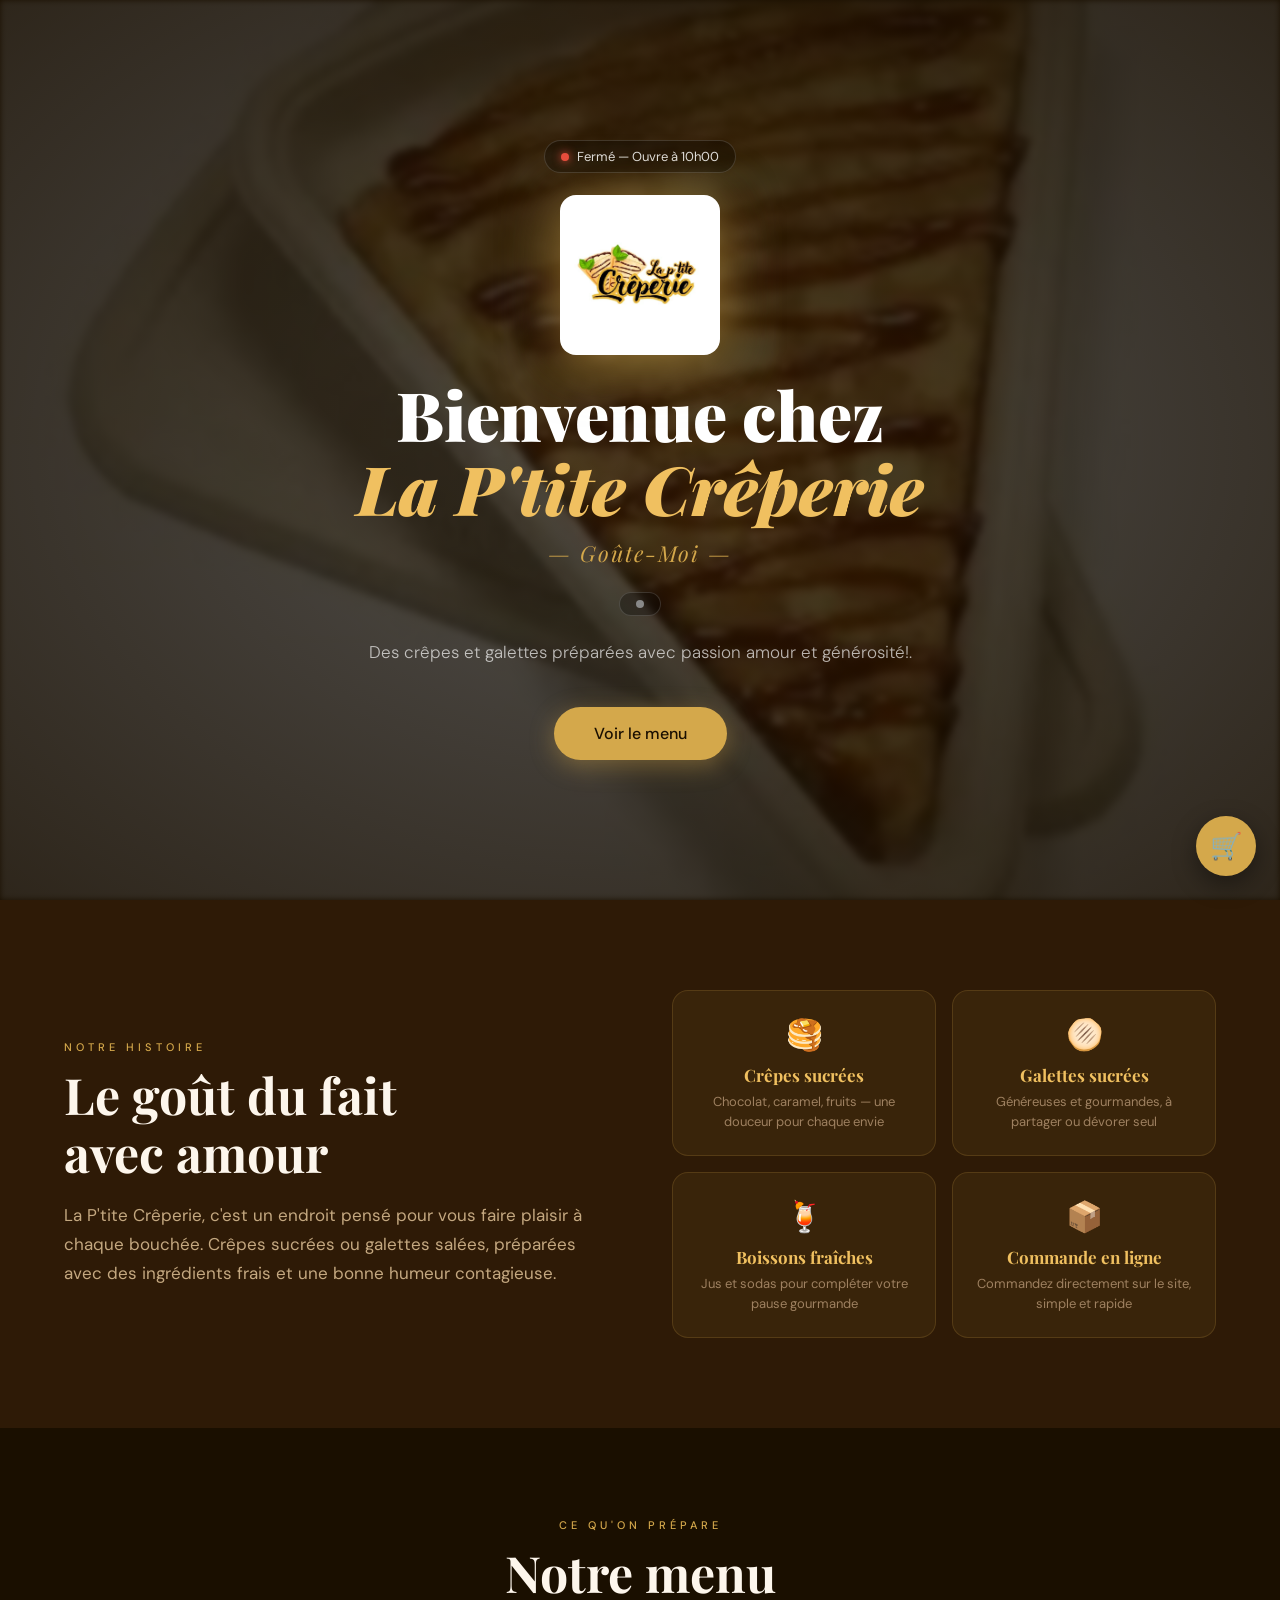
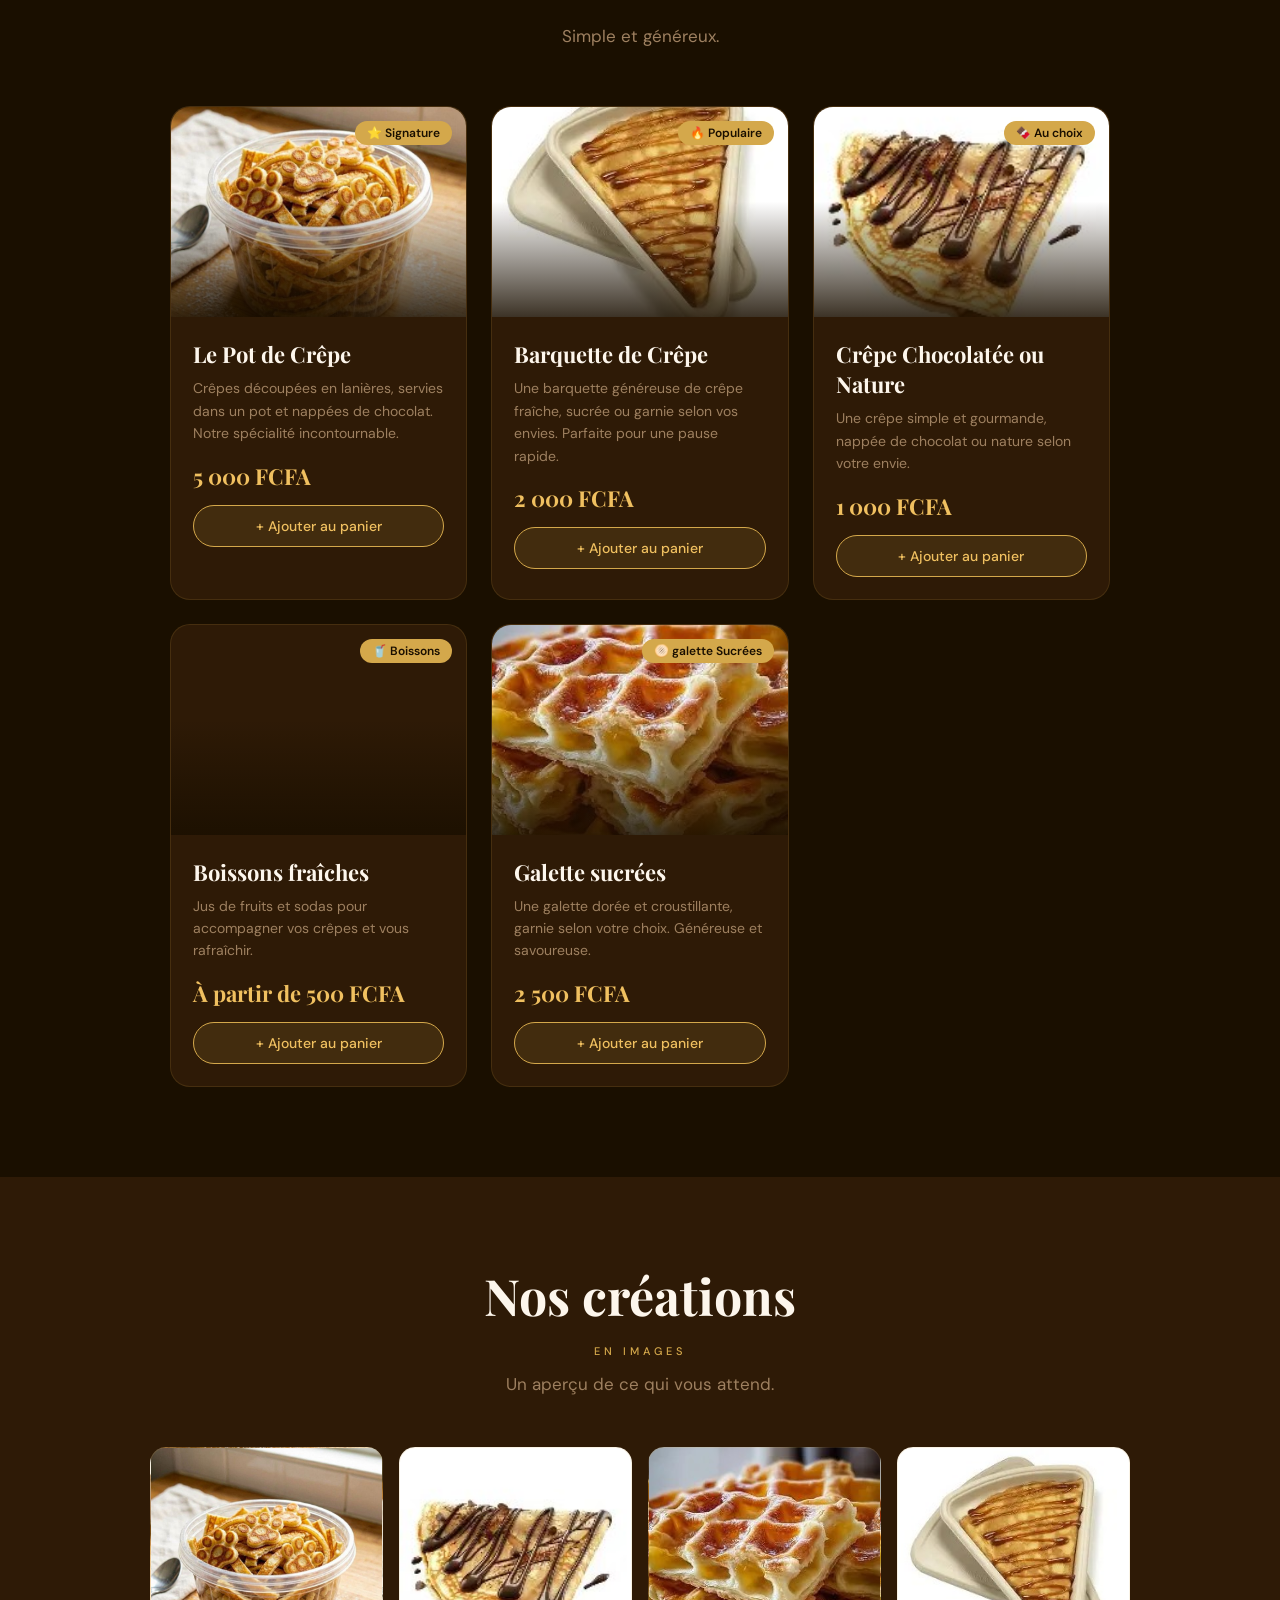
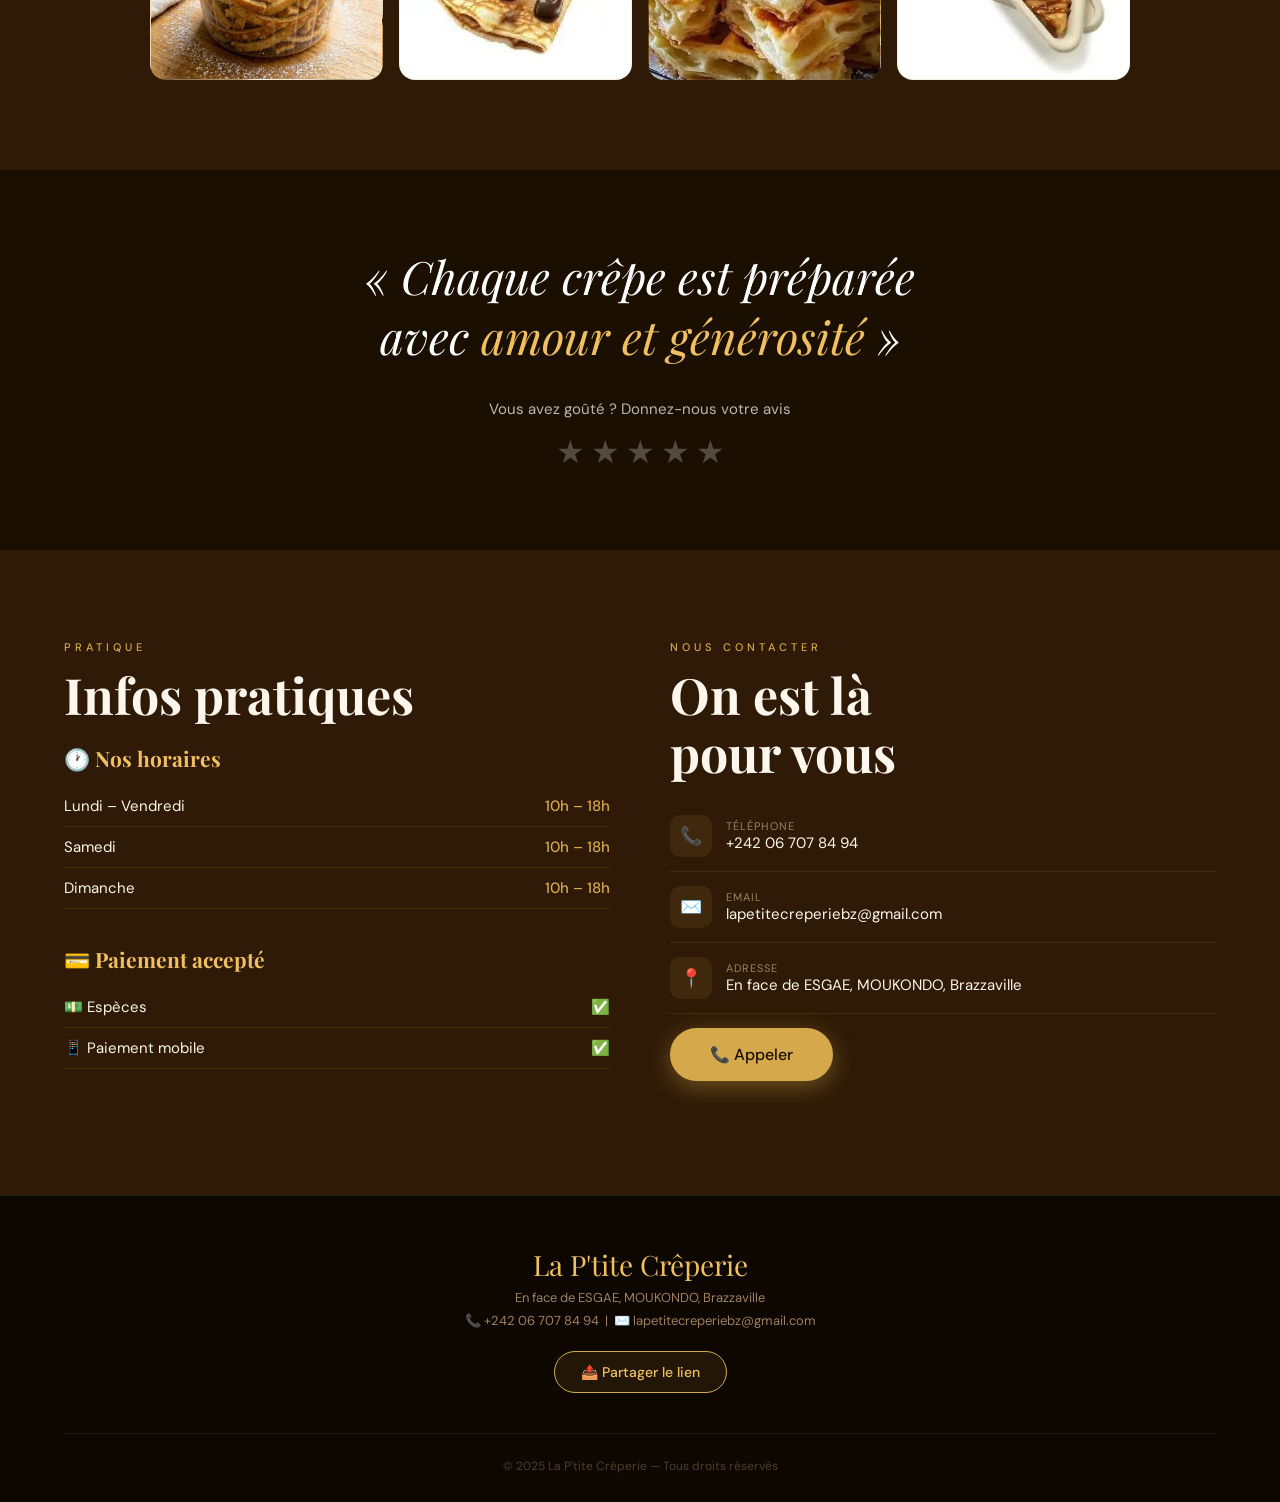
==== index.html @ 1fe3d4d4 "Update contact information in index.html" ====
<!DOCTYPE html>
<html lang="fr">
<head>
<meta charset="UTF-8">
<meta name="viewport" content="width=device-width, initial-scale=1.0">
<title>La P'tite Crêperie — Goûte-Moi</title>
<meta name="description" content="Des crêpes et galettes préparées avec passion à Brazzaville. Commandez en ligne sur La P'tite Crêperie — Goûte-Moi.">
<meta property="og:title" content="La P'tite Crêperie — Goûte-Moi">
<meta property="og:description" content="Des crêpes et galettes préparées avec passion à Brazzaville. Commandez en ligne.">
<meta property="og:image" content="images/logo.jpg">
<meta property="og:type" content="website">
<meta property="og:url" content="https://la-petite-creperie.vercel.app">
<meta property="og:site_name" content="La P'tite Crêperie">
<meta name="twitter:card" content="summary_large_image">
<meta name="twitter:title" content="La P'tite Crêperie — Goûte-Moi">
<meta name="twitter:description" content="Des crêpes et galettes préparées avec passion à Brazzaville. Commandez en ligne et recevez votre commande sur WhatsApp.">
<meta name="twitter:image" content="https://la-petite-creperie.vercel.app/images/logo.jpg">
<meta name="robots" content="index, follow">
<link rel="canonical" href="https://la-petite-creperie.vercel.app">
<link rel="icon" type="image/png" href="images/favicon.png">
<link href="https://fonts.googleapis.com/css2?family=Playfair+Display:ital,wght@0,700;0,900;1,700&family=DM+Sans:wght@300;400;500&display=swap" rel="stylesheet">
<link rel="stylesheet" href="css/style.css">
</head>
<body>

<!-- NAV -->
<nav id="navbar">
  <div class="nav-logo">
    <img src="images/logo.jpg" alt="La P'tite Crêperie" />
  </div>
  <ul class="nav-links">
    <li><a href="#accueil">Accueil</a></li>
  </ul>
</nav>

<!-- HERO -->
<section class="hero" id="accueil">
  <div class="hero-slides">
    <div class="hero-slide slide-1 active"></div>
    <div class="hero-slide slide-2"></div>
    <div class="hero-slide slide-3"></div>
  </div>
  <div class="hero-overlay"></div>
  <div class="hero-content">
    <span class="status-badge" id="status-badge">
      <span class="status-dot"></span>
      <span id="status-text">Vérification...</span>
    </span>
    <img src="images/logo.jpg" class="hero-logo" alt="La P'tite Crêperie" />
    <h1 class="hero-bienvenue">Bienvenue chez<br><em>La P'tite Crêperie</em></h1>
    <p class="hero-slogan">— Goûte-Moi —</p>
    <div class="status-badge" id="status-badge">
      <span class="status-dot"></span>
    </div>
    <p class="hero-sub">Des crêpes et galettes préparées avec passion amour et générosité!.</p>
    <div class="hero-btns">
      <a href="#menu" class="btn-primary">Voir le menu</a>
      
    </div>
  </div>
</section>

<!-- BIENVENUE -->
<section class="welcome" id="bienvenue">
  <div class="fade-up">
    <p class="section-eyebrow">Notre histoire</p>
    <h2 class="section-title">Le goût du fait<br>avec amour</h2>
    <p class="section-sub">
      La P'tite Crêperie, c'est un endroit pensé pour vous faire plaisir à chaque bouchée.
      Crêpes sucrées ou galettes salées, préparées avec des ingrédients frais et une bonne humeur contagieuse.
    </p>
  </div>
  <div class="welcome-cards fade-up">
    <div class="welcome-card">
      <span class="welcome-card-icon">🥞</span>
      <h3>Crêpes sucrées</h3>
      <p>Chocolat, caramel, fruits — une douceur pour chaque envie</p>
    </div>
    <div class="welcome-card">
      <span class="welcome-card-icon">🫓</span>
      <h3>Galettes sucrées</h3>
      <p>Généreuses et gourmandes, à partager ou dévorer seul</p>
    </div>
    <div class="welcome-card">
      <span class="welcome-card-icon">🍹</span>
      <h3>Boissons fraîches</h3>
      <p>Jus et sodas pour compléter votre pause gourmande</p>
    </div>
    <div class="welcome-card">
      <span class="welcome-card-icon">📦</span>
      <h3>Commande en ligne</h3>
      <p>Commandez directement sur le site, simple et rapide</p>
    </div>
  </div>
</section>

<!-- MENU -->
<section class="menu" id="menu">
  <div class="menu-header fade-up">
    <p class="section-eyebrow">Ce qu'on prépare</p>
    <h2 class="section-title">Notre menu</h2>
    <p class="section-sub">Simple et généreux.</p>
  </div>
  <div class="menu-grid">

    <div class="menu-card fade-up">
      <div class="menu-card-img" style="background-image:url('images/pot-de-crepe.jpg');">
        <span class="menu-badge">⭐ Signature</span>
      </div>
      <div class="menu-card-body">
        <h3>Le Pot de Crêpe</h3>
        <p>Crêpes découpées en lanières, servies dans un pot et nappées de chocolat. Notre spécialité incontournable.</p>
        <div class="menu-price">5 000 FCFA</div>
        <button class="btn-add-cart" data-name="Le Pot de Crêpe" data-price="5000">+ Ajouter au panier</button>
      </div>
    </div>

    <div class="menu-card fade-up">
      <div class="menu-card-img" style="background-image:url('images/barquette.jpg');">
        <span class="menu-badge">🔥 Populaire</span>
      </div>
      <div class="menu-card-body">
        <h3>Barquette de Crêpe</h3>
        <p>Une barquette généreuse de crêpe fraîche, sucrée ou garnie selon vos envies. Parfaite pour une pause rapide.</p>
        <div class="menu-price">2 000 FCFA</div>
        <button class="btn-add-cart" data-name="Barquette de Crêpe" data-price="2000">+ Ajouter au panier</button>
      </div>
    </div>

    <div class="menu-card fade-up">
      <div class="menu-card-img" style="background-image:url('images/galette.jpg');">
        <span class="menu-badge">🍫 Au choix</span>
      </div>
      <div class="menu-card-body">
        <h3>Crêpe Chocolatée ou Nature</h3>
        <p>Une crêpe simple et gourmande, nappée de chocolat ou nature selon votre envie.</p>
        <div class="menu-price">1 000 FCFA</div>
        <button class="btn-add-cart" data-name="Crêpe Chocolatée ou Nature" data-price="1000">+ Ajouter au panier</button>
      </div>
    </div>

    <div class="menu-card fade-up">
      <div class="menu-card-img" style="background-image:url('https://images.unsplash.com/photo-1527960471264-932f39eb5846?w=600&q=80&auto=format&fit=crop');">
        <span class="menu-badge">🥤 Boissons</span>
      </div>
      <div class="menu-card-body">
        <h3>Boissons fraîches</h3>
        <p>Jus de fruits et sodas pour accompagner vos crêpes et vous rafraîchir.</p>
        <div class="menu-price">À partir de 500 FCFA</div>
        <button class="btn-add-cart" data-name="Boisson fraîche" data-price="500">+ Ajouter au panier</button>
      </div>
    </div>

    <div class="menu-card fade-up">
      <div class="menu-card-img" style="background-image:url('images/crepe-nature.jpg');">
        <span class="menu-badge">🫓 galette Sucrées</span>
      </div>
      <div class="menu-card-body">
        <h3>Galette sucrées</h3>
        <p>Une galette dorée et croustillante, garnie selon votre choix. Généreuse et savoureuse.</p>
        <div class="menu-price">2 500 FCFA</div>
        <button class="btn-add-cart" data-name="Galette" data-price="2500">+ Ajouter au panier</button>
      </div>
    </div>

  </div>
</section>

<!-- GALERIE -->
<section class="gallery" id="galerie">
  <div class="gallery-header fade-up">
    <h2 class="section-title">Nos créations</h2>
    <p class="section-eyebrow">En images</p>
    <p class="section-sub">Un aperçu de ce qui vous attend.</p>
  </div>
  <div class="gallery-grid">
    <div class="gallery-item fade-up" style="background-image:url('images/pot-de-crepe.jpg');"></div>
    <div class="gallery-item fade-up" style="background-image:url('images/galette.jpg');"></div>
    <div class="gallery-item fade-up" style="background-image:url('images/crepe-nature.jpg');"></div>
    <div class="gallery-item fade-up" style="background-image:url('images/barquette.jpg');"></div>
  </div>
</section>

<!-- STRIP -->
<div class="strip">
  <div class="strip-bg"></div>
  <div class="strip-content">
    <blockquote>« Chaque crêpe est préparée<br>avec <span>amour et générosité</span> »</blockquote>
    <div class="strip-rating">
      <p class="rating-prompt" id="rating-prompt">Vous avez goûté ? Donnez-nous votre avis</p>
      <div class="stars-input" id="strip-stars">
        <span data-val="1">★</span><span data-val="2">★</span><span data-val="3">★</span><span data-val="4">★</span><span data-val="5">★</span>
      </div>
      <p class="rating-thanks" id="rating-thanks">Merci pour votre avis ! 🙏</p>
    </div>
  </div>
</div>

<!-- INFOS -->
<section class="infos" id="infos">
  <div class="fade-up">
    <p class="section-eyebrow">Pratique</p>
    <h2 class="section-title">Infos pratiques</h2>
    <div class="info-block">
      <h3>🕐 Nos horaires</h3>
      <div class="horaire-row"><span class="day">Lundi – Vendredi</span><span class="time">10h – 18h</span></div>
      <div class="horaire-row"><span class="day">Samedi</span><span class="time">10h – 18h</span></div>
      <div class="horaire-row"><span class="day">Dimanche</span><span class="time">10h – 18h</span></div>
    </div>
    <div class="info-block">
      <h3>💳 Paiement accepté</h3>
      <div class="horaire-row"><span class="day">💵 Espèces</span><span class="time">✅</span></div>
      <div class="horaire-row"><span class="day">📱 Paiement mobile</span><span class="time">✅</span></div>
    </div>
  </div>
  <div class="fade-up" id="contact">
    <p class="section-eyebrow">Nous contacter</p>
    <h2 class="section-title">On est là<br>pour vous</h2>
    <div class="contact-item">
      <div class="contact-icon">📞</div>
      <div>
        <div class="contact-label">Téléphone</div>
        <div class="contact-val">+242 06 707 84 94</div>
      </div>
    </div>
    <div class="contact-item">
      <div class="contact-icon">✉️</div>
      <div>
        <div class="contact-label">Email</div>
        <div class="contact-val">lapetitecreperiebz@gmail.com</div>
      </div>
    </div>
    <div class="contact-item">
      <div class="contact-icon">📍</div>
      <div>
        <div class="contact-label">Adresse</div>
        <div class="contact-val">En face de ESGAE, MOUKONDO, Brazzaville</div>
      </div>
    </div>
    <a href="tel:+242067078494" class="btn-primary btn-call">📞 Appeler</a>
  </div>
</section>

<!-- PANIER FLOTTANT -->
<button class="cart-float" id="cart-float-btn">
  🛒
  <span class="cart-badge" id="cart-badge" style="display:none">0</span>
</button>

<!-- RETOUR EN HAUT -->
<button class="scroll-top-btn" id="scroll-top-btn" aria-label="Retour en haut">
  ↑
</button>

<!-- MODAL PANIER -->
<div class="cart-overlay" id="cart-overlay">
  <div class="cart-modal">
    <button class="cart-close-x" id="cart-close-x">✕</button>

    <div id="cart-view">
      <h2>🛒 Votre panier</h2>
      <div id="cart-items"></div>
      <div class="cart-total-row" id="cart-total-row" style="display:none">
        <span>Total</span>
        <span id="cart-total">0 FCFA</span>
      </div>
      <div class="cart-actions" id="cart-view-actions" style="display:none">
        <button class="btn-cart-action btn-cart-close" id="cart-continue">Continuer mes achats</button>
        <button class="btn-cart-action btn-cart-confirm" id="cart-goto-form">Commander</button>
      </div>
    </div>

    <form id="order-form" class="cart-form">
      <h2 style="margin-bottom:4px">Vos coordonnées</h2>
      <p style="font-size:13px;color:var(--fumee);margin-bottom:10px">Pour finaliser votre commande</p>

      <label>Nom complet *</label>
      <input type="text" name="Nom" required placeholder="Votre nom" />

      <label>Téléphone *</label>
      <input type="tel" name="Téléphone" id="order-phone" required placeholder="+242 06 000 0000" />

      <label>Mode de réception *</label>
      <select name="Mode" id="order-mode" required>
        <option value="">Choisir...</option>
        <option value="À emporter / Retrait">À emporter / Retrait</option>
        <option value="Livraison">Livraison</option>
      </select>

      <div id="address-field" style="display:none">
        <label>Adresse de livraison *</label>
        <textarea name="Adresse" placeholder="Quartier, repère, ville..."></textarea>
      </div>

      <label>Remarques (optionnel)</label>
      <textarea name="Remarques" placeholder="Allergies, précisions sur la commande..."></textarea>

      <label>Mode de paiement *</label>
      <select name="Paiement" id="order-payment" required>
        <option value="">Choisir...</option>
        <option value="Espèces">💵 Espèces</option>
        <option value="Paiement mobile">📱 Paiement mobile</option>
      </select>

      <!-- Champs cachés supprimés car la commande est envoyée via WhatsApp -->
      <input type="hidden" name="_subject" value="🥞 Nouvelle commande — La P'tite Crêperie" />

      <div class="payment-note">
        💵 <strong>Paiement à la livraison ou au retrait</strong> — aucun paiement en ligne requis.
        <br>📲 La commande sera envoyée par WhatsApp au restaurant.
      </div>

      <div class="cart-actions">
        <button type="button" class="btn-cart-action btn-cart-close" id="order-back">← Retour</button>
        <button type="submit" class="btn-cart-action btn-cart-confirm" id="order-submit">Commander via WhatsApp</button>
      </div>
    </form>

    <div class="cart-success" id="cart-success">
      <span class="icon">🎉</span>
      <h3>Commande envoyée !</h3>
      <p>Merci ! Nous avons bien reçu votre commande.<br>Nous vous contactons très vite pour confirmer.</p>
    </div>
  </div>
</div>

<!-- FOOTER -->
<footer>
  <p class="footer-name">La P'tite Crêperie</p>
  <p class="footer-info">En face de ESGAE, MOUKONDO, Brazzaville</p>
  <p class="footer-info">📞 +242 06 707 84 94 &nbsp;|&nbsp; ✉️ lapetitecreperiebz@gmail.com</p>
  <button type="button" class="btn-share" id="btn-share">📤 Partager le lien</button>
  <div class="footer-sep"></div>
  <p class="footer-copy">© 2025 La P'tite Crêperie — Tous droits réservés</p>
</footer>

<script src="js/main.js"></script>
</body>
</html>
---- css/style.css ----
/* ═══════════════════════════════════════════
   LA P'TITE CRÊPERIE — STYLES
   ═══════════════════════════════════════════ */

* { margin: 0; padding: 0; box-sizing: border-box; }

:root {
  --or: #D4A84B;
  --or2: #F0C060;
  --brun: #1A0F00;
  --brun2: #2E1A06;
  --creme: #FDF6EC;
  --fumee: #9E8060;
  --radius: 16px;
}

html { scroll-behavior: smooth; }

body {
  font-family: 'DM Sans', sans-serif;
  background: var(--brun);
  color: var(--creme);
  overflow-x: hidden;
}

/* ═══════════════════════════
   NAVIGATION
   ═══════════════════════════ */
nav {
  position: fixed;
  top: 0; left: 0; right: 0;
  z-index: 100;
  display: flex;
  align-items: center;
  justify-content: space-between;
  padding: 14px 5%;
  background: linear-gradient(to bottom, rgba(26,15,0,.95), transparent);
  opacity: 0;
  pointer-events: none;
  transform: translateY(-12px);
  transition: opacity .35s ease, transform .35s ease, background .3s;
}
nav.scrolled {
  opacity: 1;
  pointer-events: auto;
  transform: translateY(0);
  background: rgba(26,15,0,.97);
  backdrop-filter: blur(10px);
}
.nav-logo img { height: 44px; border-radius: 8px; filter: drop-shadow(0 2px 8px rgba(212,168,75,.4)); }
.nav-links { display: flex; gap: 28px; list-style: none; }
.nav-links a { color: var(--creme); text-decoration: none; font-size: 14px; font-weight: 500; opacity: .85; transition: all .2s; }
.nav-links a:hover { opacity: 1; color: var(--or2); }

@media (max-width: 768px) {
  .nav-links { display: none; }
}

/* ═══════════════════════════
   HERO
   ═══════════════════════════ */
.hero {
  position: relative;
  height: 100vh;
  min-height: 620px;
  display: flex;
  align-items: center;
  justify-content: center;
  text-align: center;
  overflow: hidden;
}
.hero-slides { position: absolute; inset: 0; }
.hero-slide {
  position: absolute; inset: 0;
  background-size: cover;
  background-position: center;
  opacity: 0;
  filter: blur(3px) brightness(.38);
  transform: scale(1.06);
  transition: opacity 1.4s ease, transform 9s ease;
}
.hero-slide.active { opacity: 1; transform: scale(1); }
.slide-1 { background-image: url('../images/barquette.jpg'); }
.slide-2 { background-image: url('../images/crepe-nature.jpg'); }
.slide-3 { background-image: url('../images/pot-de-crepe.jpg'); }
.slide-4 { background-image: url('../images/galette.jpg'); }

.hero-overlay {
  position: absolute; inset: 0;
  background: radial-gradient(ellipse at center, rgba(26,15,0,.2) 0%, rgba(26,15,0,.72) 100%);
}
.hero-content { position: relative; z-index: 2; padding: 0 24px; max-width: 700px; }

.hero-logo {
  width: 160px;
  margin: 0 auto 22px;
  display: block;
  border-radius: 16px;
  filter: drop-shadow(0 6px 28px rgba(212,168,75,.6));
  animation: floatLogo 3.5s ease-in-out infinite;
}
@keyframes floatLogo {
  0%, 100% { transform: translateY(0); }
  50%      { transform: translateY(-10px); }
}

.hero-bienvenue {
  font-family: 'Playfair Display', serif;
  font-size: clamp(36px, 6vw, 68px);
  font-weight: 900;
  line-height: 1.08;
  color: #fff;
  margin-bottom: 14px;
}
.hero-bienvenue em { font-style: italic; color: var(--or2); }

.hero-slogan {
  font-family: 'Playfair Display', serif;
  font-size: clamp(16px, 2.2vw, 22px);
  font-style: italic;
  color: var(--or);
  margin-bottom: 24px;
  letter-spacing: 2px;
}

.hero-sub {
  font-size: 17px;
  color: rgba(255,255,255,.68);
  margin-bottom: 40px;
  font-weight: 300;
  line-height: 1.7;
}

.status-badge {
  display: inline-flex;
  align-items: center;
  gap: 8px;
  background: rgba(0,0,0,.3);
  border: 1px solid rgba(255,255,255,.15);
  padding: 7px 16px;
  border-radius: 30px;
  font-size: 13px;
  color: rgba(255,255,255,.85);
  margin-bottom: 22px;
}
.status-dot {
  width: 8px; height: 8px;
  border-radius: 50%;
  background: #888;
  flex-shrink: 0;
}
.status-badge.open .status-dot { background: #4CD964; box-shadow: 0 0 8px #4CD964; }
.status-badge.closed .status-dot { background: #E74C3C; box-shadow: 0 0 8px #E74C3C; }

/* ═══════════════════════════
   BUTTONS
   ═══════════════════════════ */
.btn-primary {
  background: var(--or);
  color: var(--brun);
  padding: 16px 40px;
  border-radius: 50px;
  font-size: 16px;
  font-weight: 500;
  text-decoration: none;
  display: inline-block;
  transition: all .25s;
  box-shadow: 0 6px 24px rgba(212,168,75,.4);
}
.btn-primary:hover { background: var(--or2); transform: translateY(-3px); box-shadow: 0 10px 32px rgba(212,168,75,.5); }
.btn-call { margin-top: 14px; }

.hero-btns { display: flex; gap: 14px; justify-content: center; flex-wrap: wrap; }
.btn-outline {
  border: 2px solid rgba(255,255,255,.4);
  color: var(--creme);
  background: transparent;
  -webkit-appearance: none;
  appearance: none;
  padding: 14px 38px;
  border-radius: 50px;
  font-size: 16px;
  text-decoration: none;
  display: inline-block;
  transition: all .25s;
}
.btn-outline:hover { border-color: var(--or2); color: var(--or2); background: rgba(255,255,255,0.02); }
.btn-outline:focus { outline: 2px solid rgba(212,168,75,.16); outline-offset: 3px; }

/* ═══════════════════════════
   SECTIONS — BASE
   ═══════════════════════════ */
section { padding: 90px 5%; }
.section-eyebrow { font-size: 11px; letter-spacing: 4px; text-transform: uppercase; color: var(--or); margin-bottom: 12px; font-weight: 500; }
.section-title { font-family: 'Playfair Display', serif; font-size: clamp(30px, 4vw, 50px); font-weight: 700; line-height: 1.15; margin-bottom: 20px; }
.section-sub { font-size: 17px; color: var(--fumee); line-height: 1.7; max-width: 540px; }

/* ═══════════════════════════
   BIENVENUE
   ═══════════════════════════ */
.welcome { background: var(--brun2); display: grid; grid-template-columns: 1fr 1fr; gap: 64px; align-items: center; }
.welcome .section-sub { color: #C4A880; }
.welcome-cards { display: grid; grid-template-columns: 1fr 1fr; gap: 16px; }
.welcome-card {
  background: rgba(212,168,75,.07);
  border: 1px solid rgba(212,168,75,.18);
  border-radius: var(--radius);
  padding: 24px 18px;
  text-align: center;
  transition: all .2s;
}
.welcome-card:hover { border-color: var(--or); background: rgba(212,168,75,.13); }
.welcome-card-icon { font-size: 30px; margin-bottom: 10px; display: block; }
.welcome-card h3 { font-family: 'Playfair Display', serif; font-size: 17px; margin-bottom: 6px; color: var(--or2); }
.welcome-card p { font-size: 13px; color: var(--fumee); line-height: 1.5; }

/* ═══════════════════════════
   MENU
   ═══════════════════════════ */
.menu { background: var(--brun); }
.menu-header { text-align: center; margin-bottom: 56px; }
.menu-header .section-sub { margin: 0 auto; }
.menu-grid { display: grid; grid-template-columns: repeat(auto-fit, minmax(270px, 1fr)); gap: 24px; max-width: 940px; margin: 0 auto; }
.menu-card {
  background: var(--brun2);
  border-radius: 20px;
  overflow: hidden;
  border: 1px solid rgba(212,168,75,.14);
  transition: transform .3s, box-shadow .3s;
}
.menu-card:hover { transform: translateY(-7px); box-shadow: 0 22px 44px rgba(0,0,0,.45); }
.menu-card-img { height: 210px; background-size: cover; background-position: center; position: relative; }
.menu-card-img::after {
  content: '';
  position: absolute; inset: 0;
  background: linear-gradient(to top, rgba(26,15,0,.85), transparent 55%);
}
.menu-badge {
  position: absolute; top: 14px; right: 14px; z-index: 1;
  background: var(--or); color: var(--brun);
  font-size: 12px; font-weight: 600; padding: 4px 12px; border-radius: 20px;
}
.menu-card-body { padding: 22px; }
.menu-card-body h3 { font-family: 'Playfair Display', serif; font-size: 22px; margin-bottom: 8px; }
.menu-card-body p { font-size: 14px; color: var(--fumee); line-height: 1.6; margin-bottom: 16px; }
.menu-price { font-size: 22px; font-weight: 700; color: var(--or2); font-family: 'Playfair Display', serif; }

/* Cart button on menu cards */
.btn-add-cart {
  margin-top: 14px;
  width: 100%;
  background: rgba(212,168,75,.12);
  border: 1.5px solid var(--or);
  color: var(--or2);
  padding: 11px;
  border-radius: 40px;
  font-size: 14px;
  font-family: 'DM Sans', sans-serif;
  font-weight: 500;
  cursor: pointer;
  transition: all .2s;
}
.btn-add-cart:hover { background: var(--or); color: var(--brun); }
.btn-add-cart.added { background: var(--or); color: var(--brun); }

/* ═══════════════════════════
   GALERIE
   ═══════════════════════════ */
.gallery { background: var(--brun2); }
.gallery-header { text-align: center; margin-bottom: 48px; }
.gallery-header .section-sub { margin: 0 auto; }
.gallery-grid {
  display: grid;
  grid-template-columns: repeat(4, 1fr);
  gap: 16px;
  max-width: 980px;
  margin: 0 auto;
}
.gallery-item {
  aspect-ratio: 1;
  background-size: cover;
  background-position: center;
  border-radius: 16px;
  border: 1px solid rgba(212,168,75,.15);
  transition: transform .3s, box-shadow .3s;
  cursor: pointer;
}
.gallery-item:hover { transform: scale(1.04); box-shadow: 0 16px 32px rgba(0,0,0,.4); }

@media (max-width: 768px) {
  .gallery-grid { grid-template-columns: repeat(2, 1fr); }
}

/* ═══════════════════════════
   STRIP (citation + avis)
   ═══════════════════════════ */
.strip {
  position: relative;
  height: auto;
  min-height: 380px;
  padding: 60px 20px;
  overflow: hidden;
  display: flex;
  align-items: center;
  justify-content: center;
  text-align: center;
}
.strip-bg {
  position: absolute; inset: 0;
  background-image: url('https://images.unsplash.com/photo-1476718406336-bb5a9690ee2a?w=1400&q=80&auto=format');
  background-size: cover;
  background-position: center;
  filter: blur(2px) brightness(.28);
  transform: scale(1.05);
}
.strip-content { position: relative; z-index: 2; padding: 0 20px; }
.strip-content blockquote {
  font-family: 'Playfair Display', serif;
  font-size: clamp(24px, 4vw, 46px);
  font-style: italic;
  color: #fff;
  line-height: 1.3;
  max-width: 680px;
  margin: 0 auto 28px;
}
.strip-content blockquote span { color: var(--or2); }

.strip-rating { margin-top: 32px; }
.rating-prompt { font-size: 15px; color: rgba(255,255,255,.7); margin-bottom: 12px; }
.stars-input { display: flex; gap: 6px; justify-content: center; font-size: 32px; cursor: pointer; }
.stars-input span { color: rgba(255,255,255,.25); transition: color .15s, transform .15s; }
.stars-input span:hover,
.stars-input span.hovered,
.stars-input span.selected { color: var(--or2); transform: scale(1.12); }
.rating-thanks { display: none; font-size: 15px; color: var(--or2); margin-top: 14px; font-weight: 500; }
.rating-thanks.active { display: block; }

/* ═══════════════════════════
   INFOS PRATIQUES
   ═══════════════════════════ */
.infos { background: var(--brun2); display: grid; grid-template-columns: 1fr 1fr; gap: 60px; align-items: start; }
.info-block { margin-bottom: 36px; }
.info-block h3 { font-family: 'Playfair Display', serif; font-size: 21px; color: var(--or2); margin-bottom: 14px; }
.horaire-row { display: flex; justify-content: space-between; padding: 10px 0; border-bottom: 1px solid rgba(212,168,75,.12); font-size: 15px; }
.horaire-row .day { color: var(--creme); }
.horaire-row .time { color: var(--or); font-weight: 500; }
.contact-item { display: flex; align-items: center; gap: 14px; padding: 14px 0; border-bottom: 1px solid rgba(212,168,75,.12); }
.contact-icon {
  width: 42px; height: 42px;
  background: rgba(212,168,75,.1);
  border-radius: 10px;
  display: flex; align-items: center; justify-content: center;
  font-size: 18px;
  flex-shrink: 0;
}
.contact-label { font-size: 11px; color: var(--fumee); text-transform: uppercase; letter-spacing: 1px; }
.contact-val { font-size: 15px; color: var(--creme); }

/* ═══════════════════════════
   PANIER — ICÔNE FLOTTANTE
   ═══════════════════════════ */
.cart-float {
  position: fixed;
  bottom: 24px; right: 24px;
  z-index: 200;
  width: 60px; height: 60px;
  background: var(--or);
  border-radius: 50%;
  display: flex; align-items: center; justify-content: center;
  font-size: 26px;
  cursor: pointer;
  box-shadow: 0 8px 24px rgba(0,0,0,.4);
  border: none;
  transition: transform .2s;
}
.cart-float:hover { transform: scale(1.08); }
.cart-badge {
  position: absolute; top: -4px; right: -4px;
  background: #C0392B; color: #fff;
  font-size: 12px; font-weight: 700;
  width: 22px; height: 22px;
  border-radius: 50%;
  display: flex; align-items: center; justify-content: center;
  border: 2px solid var(--brun);
}

.scroll-top-btn {
  position: fixed;
  bottom: 94px; right: 24px;
  z-index: 199;
  width: 46px; height: 46px;
  background: rgba(212,168,75,.15);
  border: 1px solid rgba(212,168,75,.35);
  color: var(--or2);
  border-radius: 50%;
  font-size: 20px;
  cursor: pointer;
  display: none;
  align-items: center; justify-content: center;
  transition: all .25s;
  backdrop-filter: blur(6px);
}
.scroll-top-btn.visible { display: flex; }
.scroll-top-btn:hover { background: var(--or); color: var(--brun); transform: translateY(-3px); }

/* ═══════════════════════════
   PANIER — MODAL
   ═══════════════════════════ */
.cart-overlay {
  position: fixed; inset: 0;
  background: rgba(0,0,0,.6);
  z-index: 300;
  display: none;
  align-items: center; justify-content: center;
  padding: 20px;
}
.cart-overlay.active { display: flex; }
.cart-modal {
  position: relative;
  background: var(--brun2);
  border-radius: 20px;
  border: 1px solid rgba(212,168,75,.25);
  width: 100%; max-width: 460px; max-height: 85vh;
  overflow-y: auto;
  padding: 28px;
}
.cart-modal h2 { font-family: 'Playfair Display', serif; font-size: 26px; color: var(--or2); margin-bottom: 20px; }
.cart-close-x {
  position: absolute; top: 18px; right: 18px;
  background: none; border: none;
  color: var(--fumee); font-size: 22px;
  cursor: pointer;
}

.cart-item {
  display: flex; align-items: center; justify-content: space-between;
  padding: 12px 0;
  border-bottom: 1px solid rgba(212,168,75,.12);
  gap: 10px;
}
.cart-item-info { flex: 1; }
.cart-item-name { font-size: 15px; color: var(--creme); margin-bottom: 2px; }
.cart-item-price { font-size: 13px; color: var(--fumee); }
.cart-qty { display: flex; align-items: center; gap: 8px; }
.cart-qty button {
  width: 28px; height: 28px;
  border-radius: 50%;
  border: 1px solid var(--or);
  background: transparent;
  color: var(--or2);
  font-size: 16px;
  cursor: pointer;
  display: flex; align-items: center; justify-content: center;
}
.cart-qty span { min-width: 18px; text-align: center; font-size: 14px; }
.cart-remove { background: none; border: none; color: var(--fumee); font-size: 18px; cursor: pointer; padding: 0 4px; }
.cart-empty { text-align: center; color: var(--fumee); padding: 40px 0; font-size: 14px; }
.cart-total-row {
  display: flex; justify-content: space-between; align-items: center;
  padding: 18px 0 6px;
  font-family: 'Playfair Display', serif;
  font-size: 20px;
  color: var(--or2);
}

/* ═══════════════════════════
   FORMULAIRE COMMANDE
   ═══════════════════════════ */
.cart-form { margin-top: 20px; display: none; }
.cart-form.active { display: block; }
.cart-form label { display: block; font-size: 13px; font-weight: 600; color: var(--creme); margin-bottom: 6px; margin-top: 14px; }
.cart-form input, .cart-form select, .cart-form textarea {
  width: 100%; padding: 11px 14px;
  border: 1.5px solid rgba(212,168,75,.3);
  border-radius: 10px;
  background: rgba(255,255,255,.04);
  color: var(--creme);
  font-size: 15px;
  font-family: 'DM Sans', sans-serif;
  outline: none;
}
.cart-form input:focus, .cart-form select:focus, .cart-form textarea:focus { border-color: var(--or); }
.cart-form textarea { resize: vertical; min-height: 70px; }
.cart-form input.field-error, .cart-form select.field-error, .cart-form textarea.field-error {
  border-color: #E74C3C;
  background: rgba(231,76,60,.06);
}
.field-error-msg {
  display: none;
  font-size: 12px;
  color: #E78277;
  margin-top: 5px;
}
.field-error-msg.active { display: block; }
.cart-form select {
  appearance: none;
  -webkit-appearance: none;
  background-image: url("data:image/svg+xml,%3Csvg xmlns='http://www.w3.org/2000/svg' viewBox='0 0 24 24' fill='none' stroke='%23D4A84B' stroke-width='2'%3E%3Cpath d='M6 9l6 6 6-6'/%3E%3C/svg%3E");
  background-repeat: no-repeat;
  background-position: right 14px center;
  background-size: 18px;
  padding-right: 40px;
  cursor: pointer;
}
.cart-form select option { background: var(--brun2); color: var(--creme); }

.payment-note {
  background: rgba(212,168,75,.08);
  border-left: 3px solid var(--or);
  padding: 12px 14px;
  border-radius: 8px;
  font-size: 13px;
  color: var(--fumee);
  margin-top: 16px;
  line-height: 1.5;
}

.cart-actions { display: flex; gap: 10px; margin-top: 22px; }
.btn-cart-action {
  flex: 1; padding: 13px; border-radius: 40px; border: none;
  font-size: 14px; font-weight: 500; cursor: pointer; transition: all .2s;
  font-family: 'DM Sans', sans-serif;
}
.btn-cart-close { background: rgba(212,168,75,.1); color: var(--fumee); }
.btn-cart-close:hover { background: rgba(212,168,75,.18); }
.btn-cart-confirm { background: var(--or); color: var(--brun); }
.btn-cart-confirm:hover { background: var(--or2); }
.btn-cart-confirm:disabled { opacity: .4; cursor: not-allowed; }

/* ═══════════════════════════
   ÉCRAN DE SUCCÈS
   ═══════════════════════════ */
.cart-success { display: none; text-align: center; padding: 30px 10px; }
.cart-success.active { display: block; }
.cart-success .icon { font-size: 56px; margin-bottom: 16px; display: block; }
.cart-success h3 { font-family: 'Playfair Display', serif; font-size: 22px; color: var(--or2); margin-bottom: 10px; }
.cart-success p { font-size: 14px; color: var(--fumee); line-height: 1.6; }
.order-number-display {
  background: rgba(212,168,75,.1);
  border: 1px solid rgba(212,168,75,.3);
  border-radius: 10px;
  padding: 10px 16px;
  font-size: 15px !important;
  color: var(--creme) !important;
  margin-bottom: 16px;
}
.order-number-display strong { color: var(--or2); font-family: 'Playfair Display', serif; }

/* ═══════════════════════════
   FOOTER
   ═══════════════════════════ */
footer {
  background: #0D0700;
  padding: 50px 5% 28px;
  text-align: center;
  border-top: 1px solid rgba(212,168,75,.14);
}
.footer-name { font-family: 'Playfair Display', serif; font-size: 28px; color: var(--or2); margin-bottom: 6px; }
.footer-info { font-size: 13px; color: var(--fumee); margin-bottom: 6px; }
.footer-sep { height: 1px; background: rgba(212,168,75,.1); margin: 24px 0; }
.footer-copy { font-size: 12px; color: rgba(158,128,96,.45); }

.btn-share {
  background: rgba(212,168,75,.1);
  border: 1.5px solid var(--or);
  color: var(--or2);
  padding: 11px 26px;
  border-radius: 40px;
  font-size: 14px;
  font-family: 'DM Sans', sans-serif;
  font-weight: 500;
  cursor: pointer;
  margin: 16px 0;
  transition: all .2s;
}
.btn-share:hover { background: var(--or); color: var(--brun); }

/* Share modal */
#share-modal-overlay {
  position: fixed; inset: 0; background: rgba(0,0,0,.6); display: flex; align-items: center; justify-content: center; z-index: 500;
}
#share-modal {
  background: var(--brun2); color: var(--creme); padding: 20px; border-radius: 12px; width: min(360px, 92%); box-shadow: 0 20px 60px rgba(0,0,0,.6); position: relative; text-align: center;
}
#share-modal h3 { margin: 6px 0 12px; font-family: 'Playfair Display', serif; }
#share-modal button#share-modal-close { position: absolute; right: 10px; top: 8px; background: transparent; border: none; color: var(--creme); font-size: 18px; cursor: pointer; }
.share-btns { display: flex; flex-wrap: wrap; gap: 8px; justify-content: center; }
.share-btn { background: rgba(212,168,75,.12); border: 1px solid var(--or); color: var(--or2); padding: 8px 12px; border-radius: 10px; cursor: pointer; font-weight: 600; }
.share-btn:hover { background: var(--or); color: var(--brun); }

/* ═══════════════════════════
   RESPONSIVE
   ═══════════════════════════ */
@media (max-width: 768px) {
  .welcome { grid-template-columns: 1fr; gap: 36px; }
  .infos { grid-template-columns: 1fr; gap: 0; }
  .hero-logo { width: 130px; }
  section { padding: 60px 6%; }
}

/* ═══════════════════════════
   ANIMATIONS — FADE IN ON SCROLL
   ═══════════════════════════ */
.fade-up {
  opacity: 0;
  transform: translateY(28px);
  transition: opacity .65s ease, transform .65s ease;
}
.fade-up.visible {
  opacity: 1;
  transform: translateY(0);
}
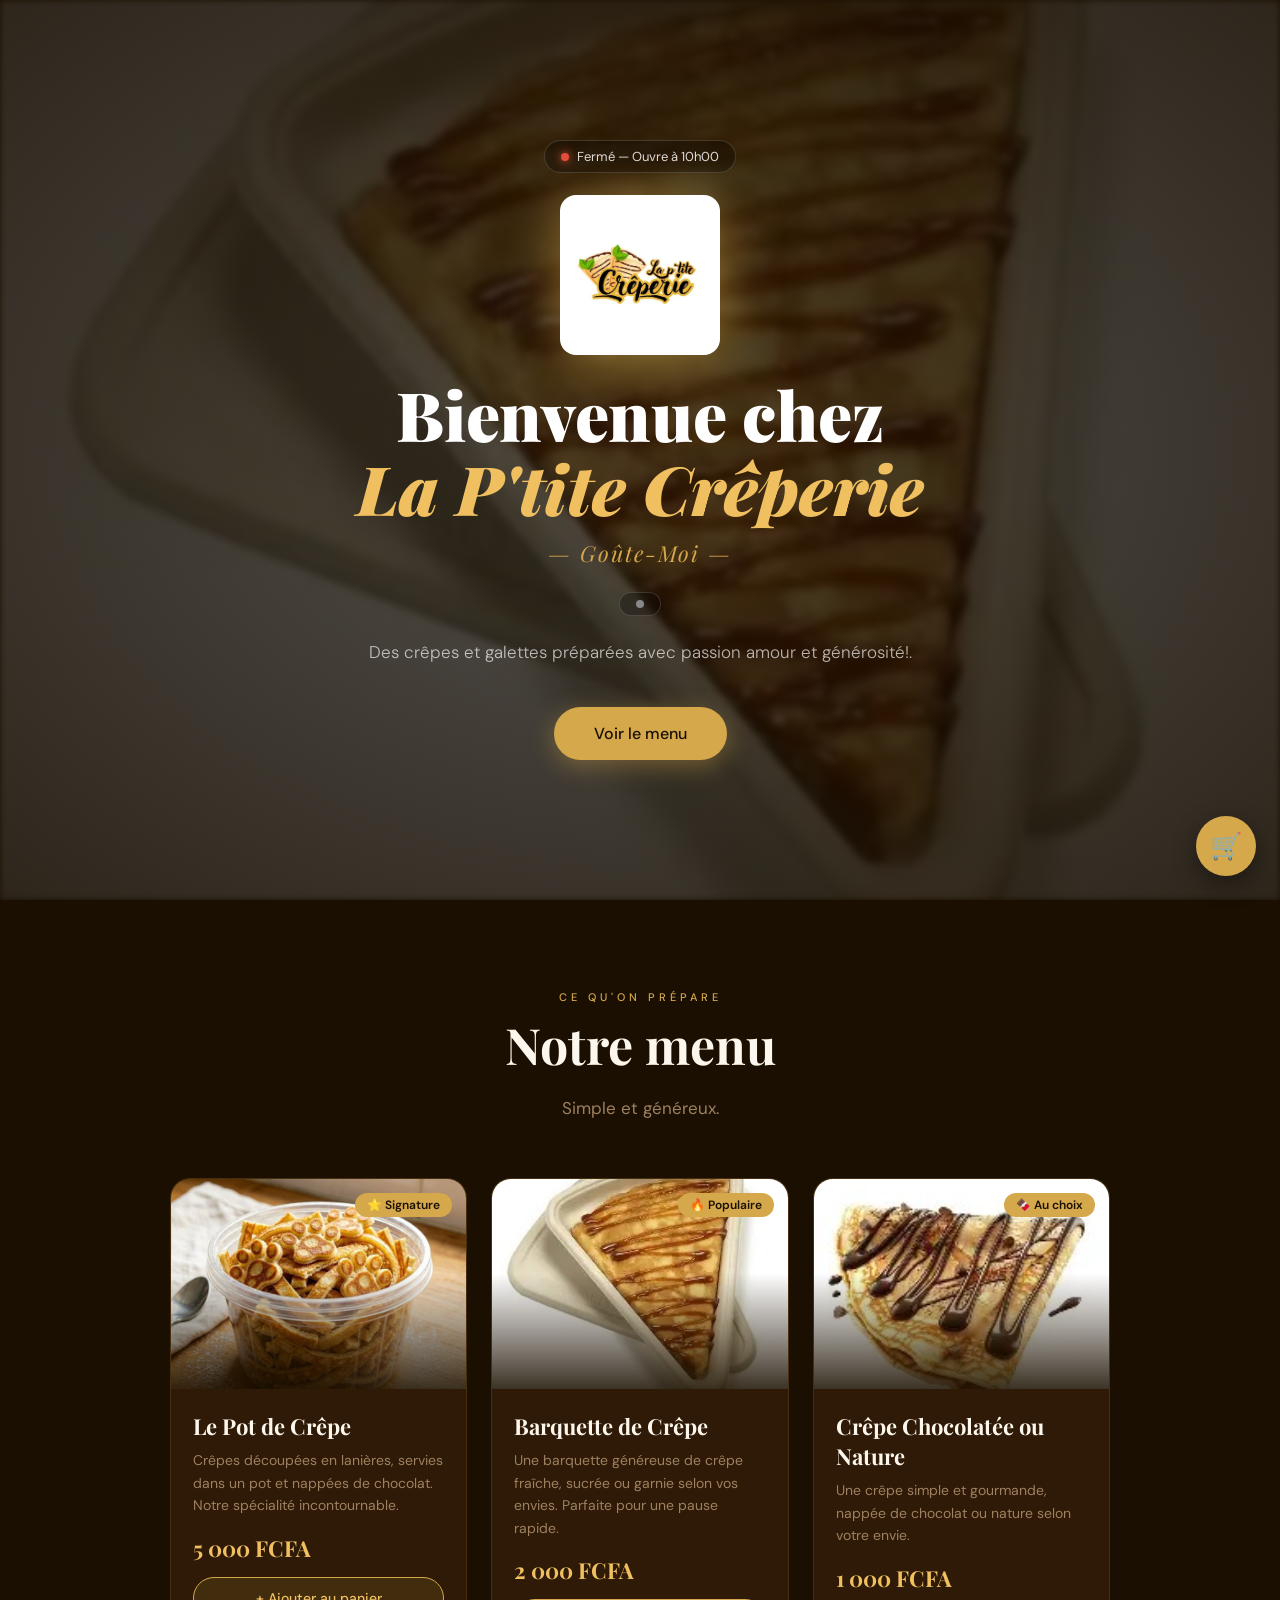
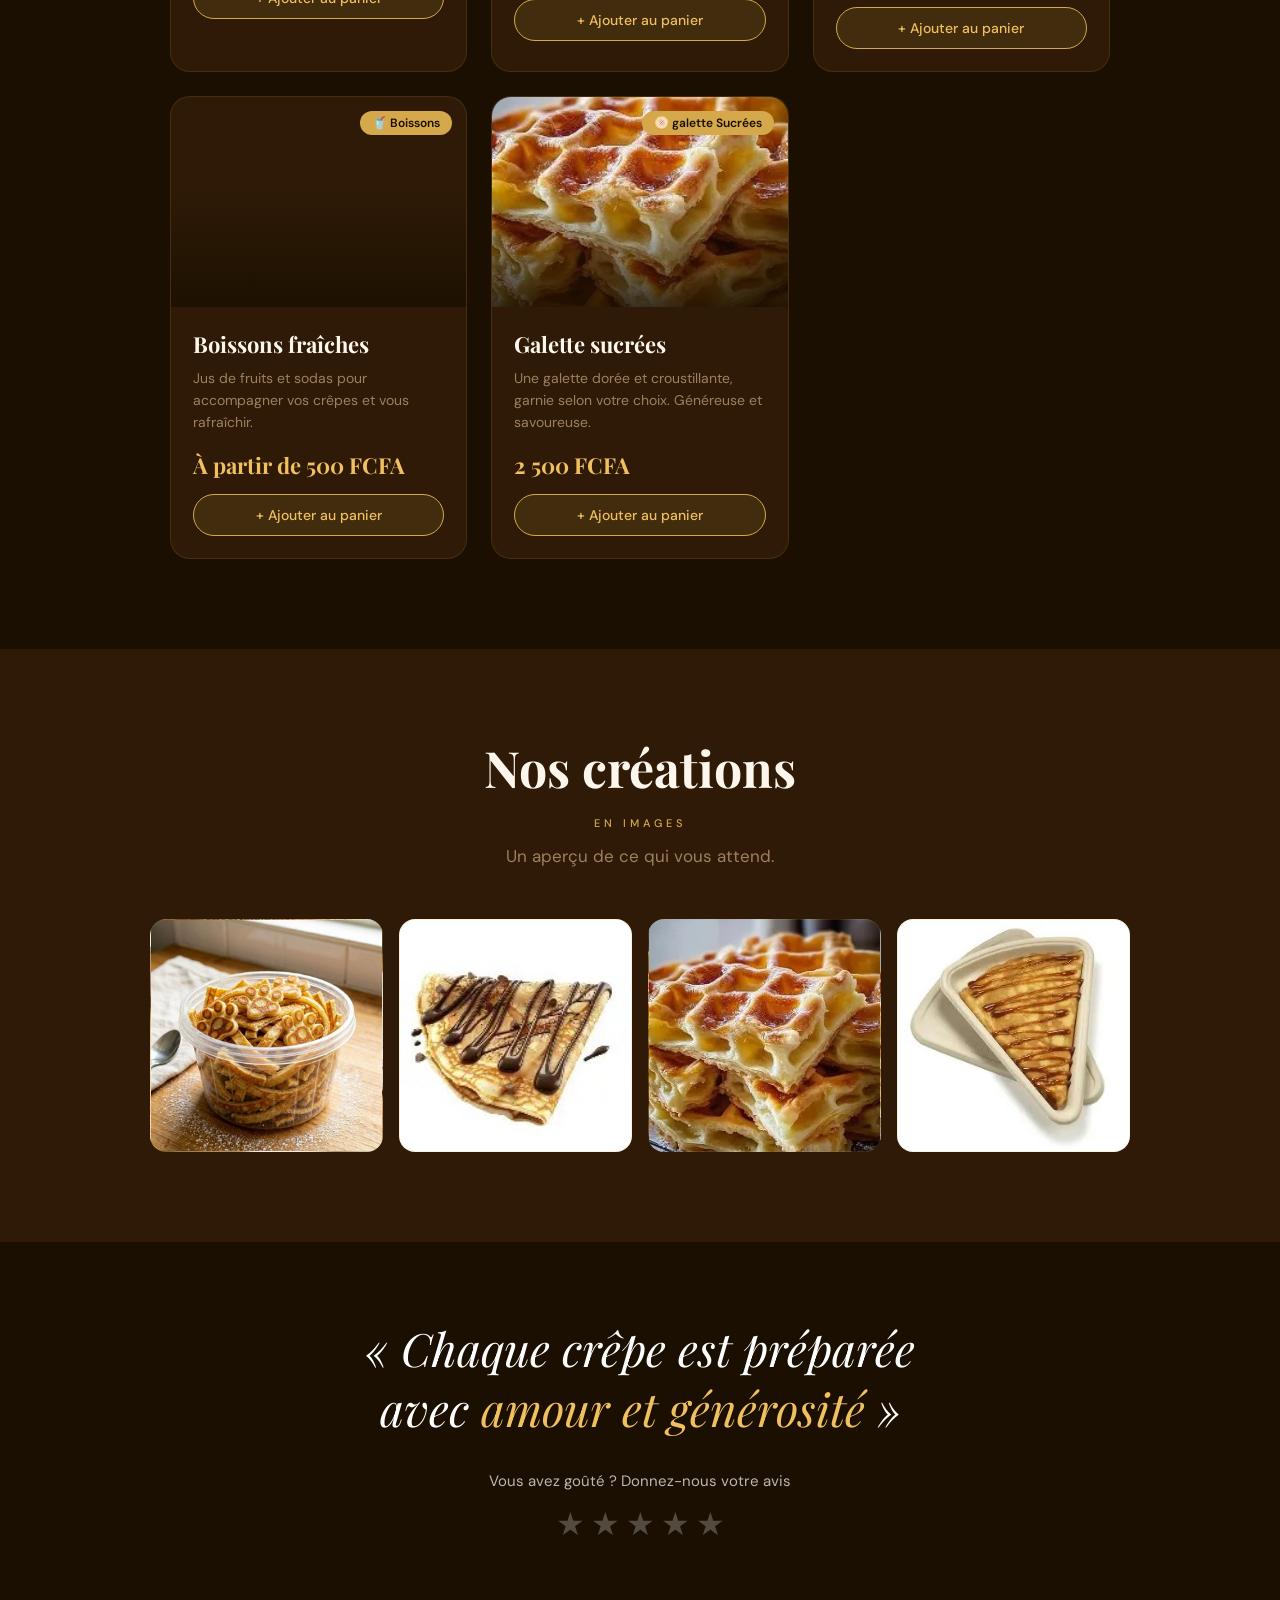
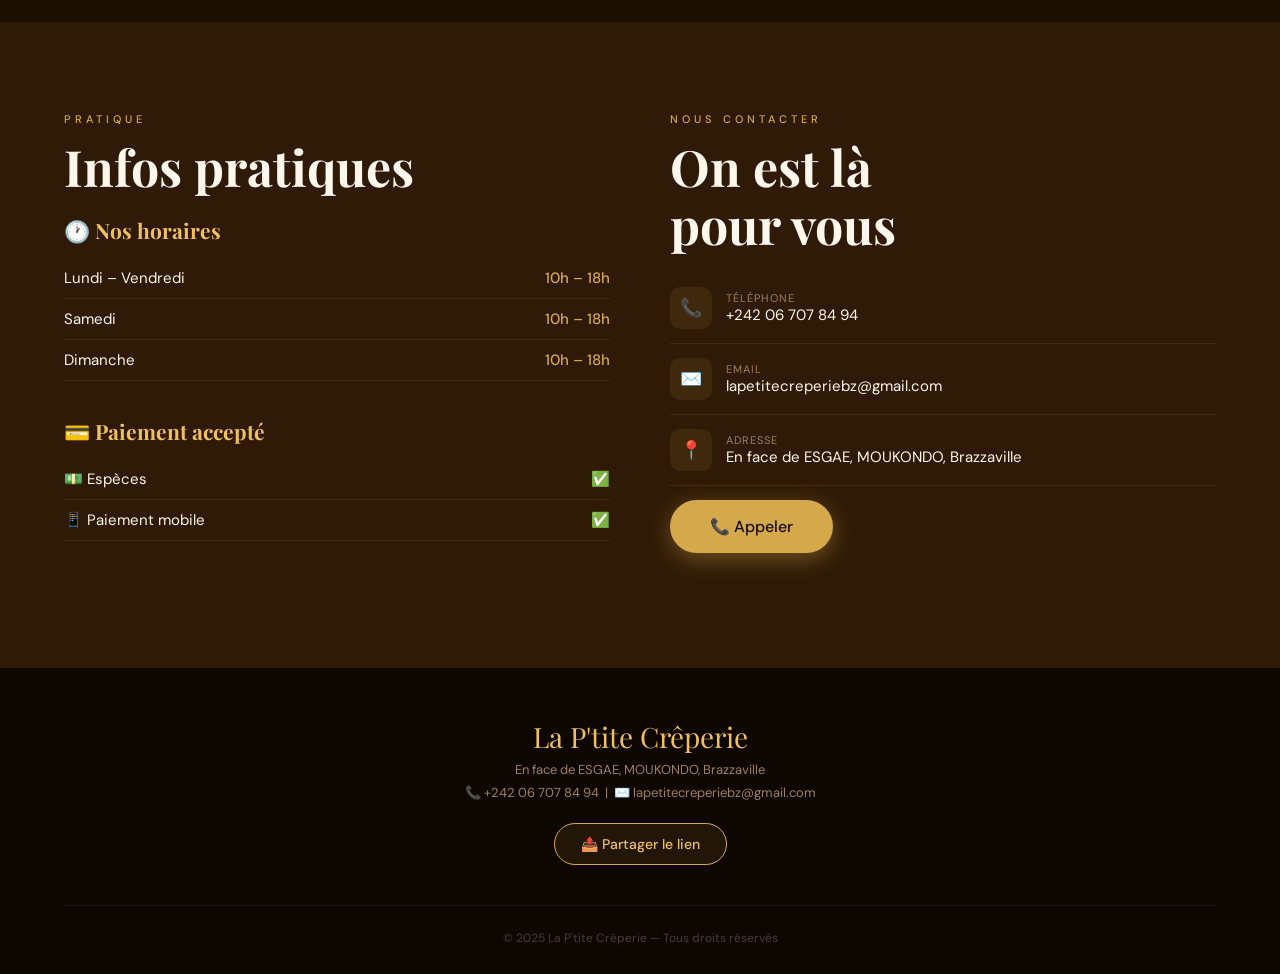
==== commit 9fb979b4: "Update index.html" ====
--- a/index.html
+++ b/index.html
@@ -60,40 +60,6 @@
   </div>
 </section>
 
-<!-- BIENVENUE -->
-<section class="welcome" id="bienvenue">
-  <div class="fade-up">
-    <p class="section-eyebrow">Notre histoire</p>
-    <h2 class="section-title">Le goût du fait<br>avec amour</h2>
-    <p class="section-sub">
-      La P'tite Crêperie, c'est un endroit pensé pour vous faire plaisir à chaque bouchée.
-      Crêpes sucrées ou galettes salées, préparées avec des ingrédients frais et une bonne humeur contagieuse.
-    </p>
-  </div>
-  <div class="welcome-cards fade-up">
-    <div class="welcome-card">
-      <span class="welcome-card-icon">🥞</span>
-      <h3>Crêpes sucrées</h3>
-      <p>Chocolat, caramel, fruits — une douceur pour chaque envie</p>
-    </div>
-    <div class="welcome-card">
-      <span class="welcome-card-icon">🫓</span>
-      <h3>Galettes sucrées</h3>
-      <p>Généreuses et gourmandes, à partager ou dévorer seul</p>
-    </div>
-    <div class="welcome-card">
-      <span class="welcome-card-icon">🍹</span>
-      <h3>Boissons fraîches</h3>
-      <p>Jus et sodas pour compléter votre pause gourmande</p>
-    </div>
-    <div class="welcome-card">
-      <span class="welcome-card-icon">📦</span>
-      <h3>Commande en ligne</h3>
-      <p>Commandez directement sur le site, simple et rapide</p>
-    </div>
-  </div>
-</section>
-
 <!-- MENU -->
 <section class="menu" id="menu">
   <div class="menu-header fade-up">
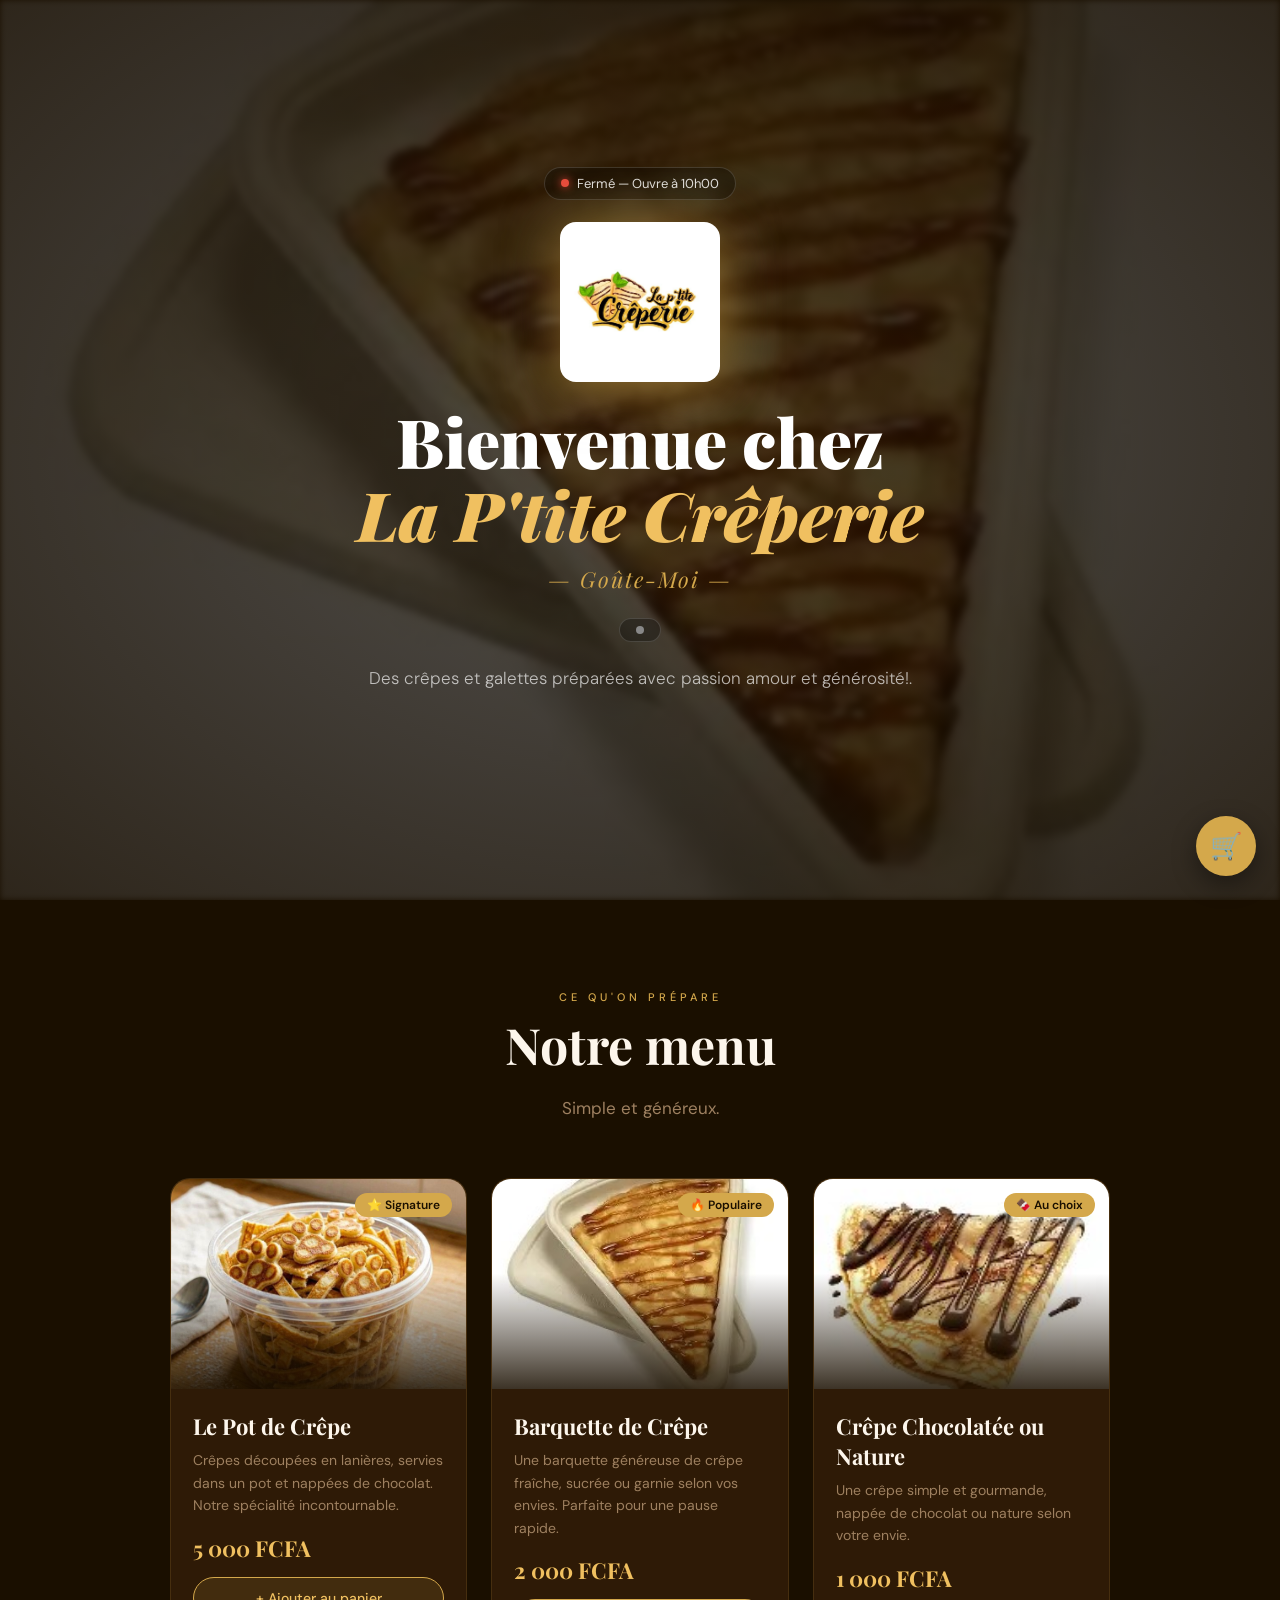
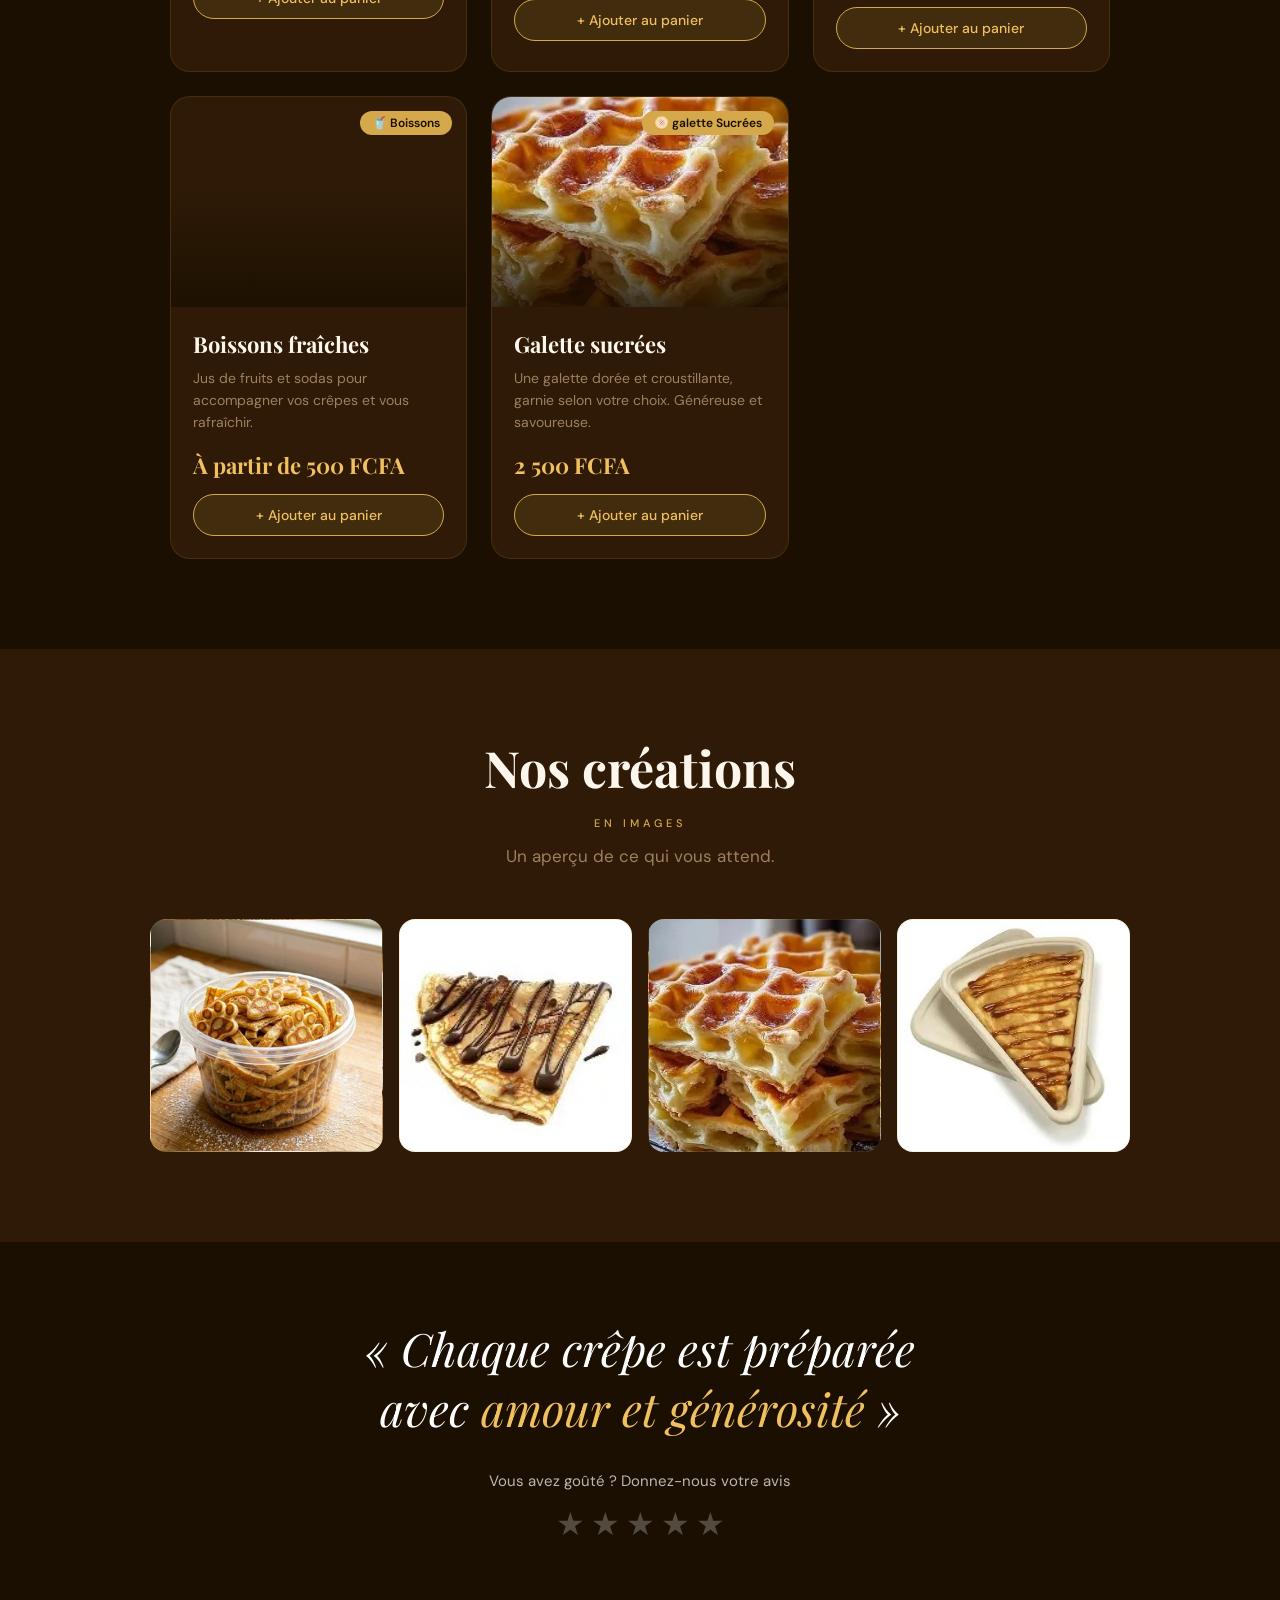
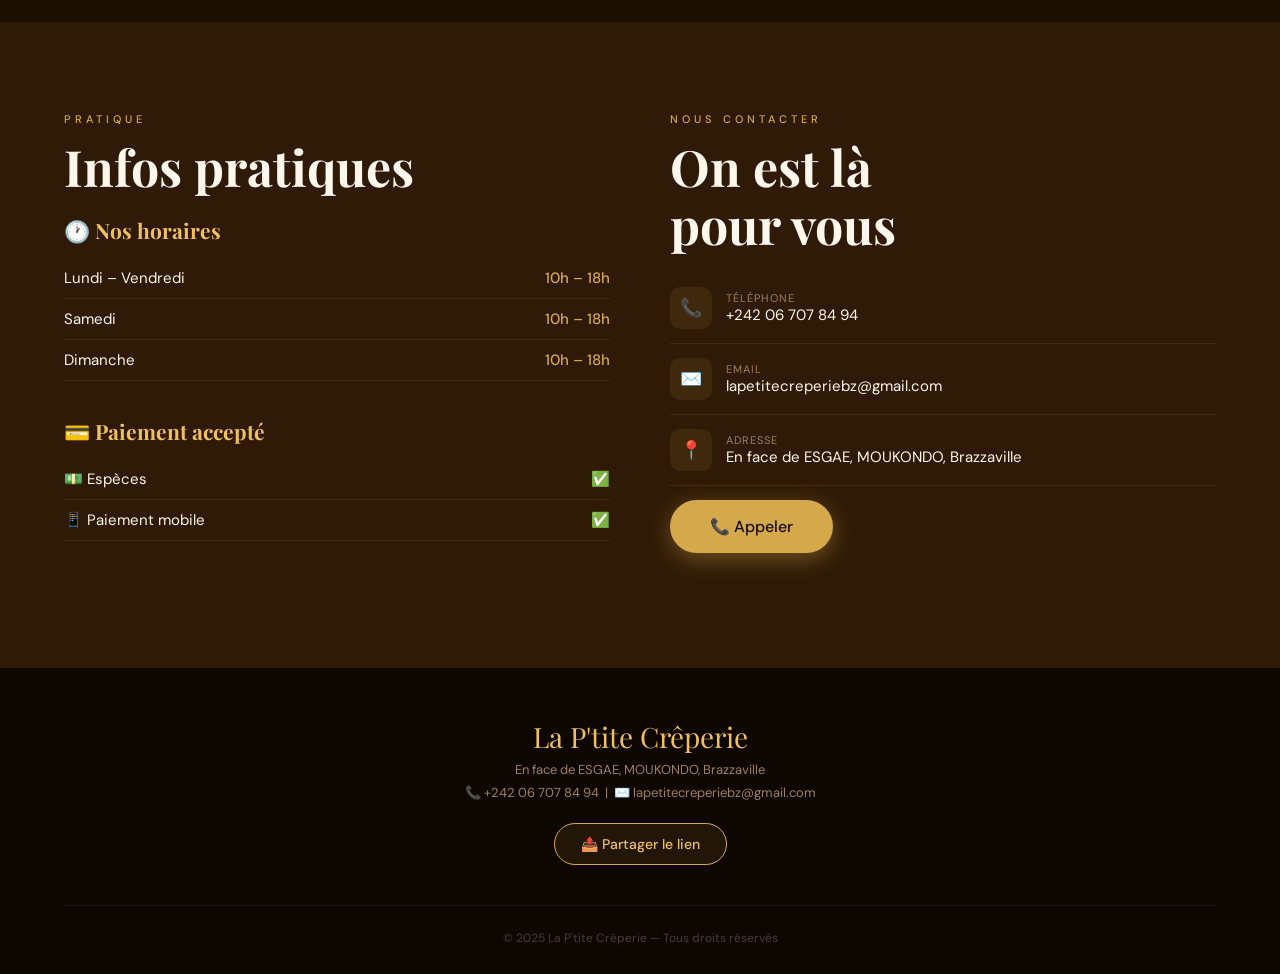
==== commit 089eb750: "Update index.html" ====
--- a/index.html
+++ b/index.html
@@ -54,7 +54,6 @@
     </div>
     <p class="hero-sub">Des crêpes et galettes préparées avec passion amour et générosité!.</p>
     <div class="hero-btns">
-      <a href="#menu" class="btn-primary">Voir le menu</a>
       
     </div>
   </div>
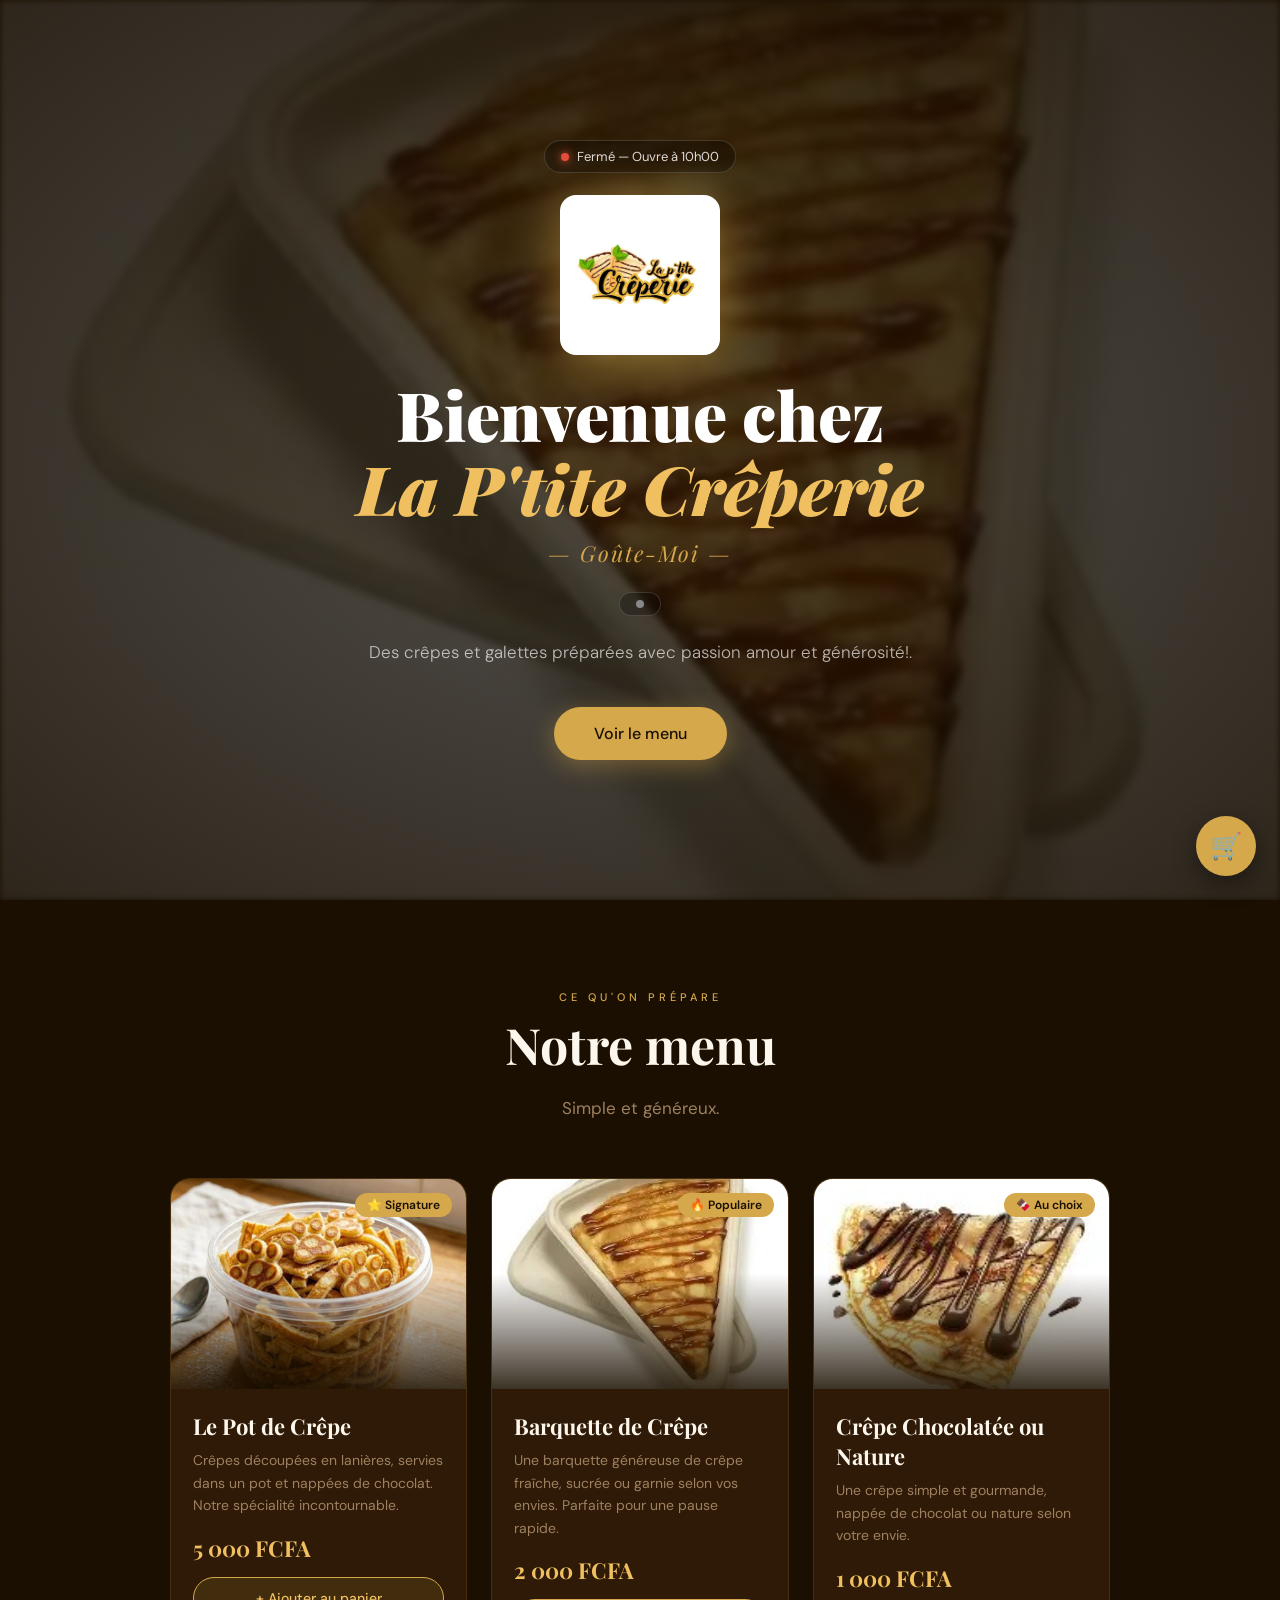
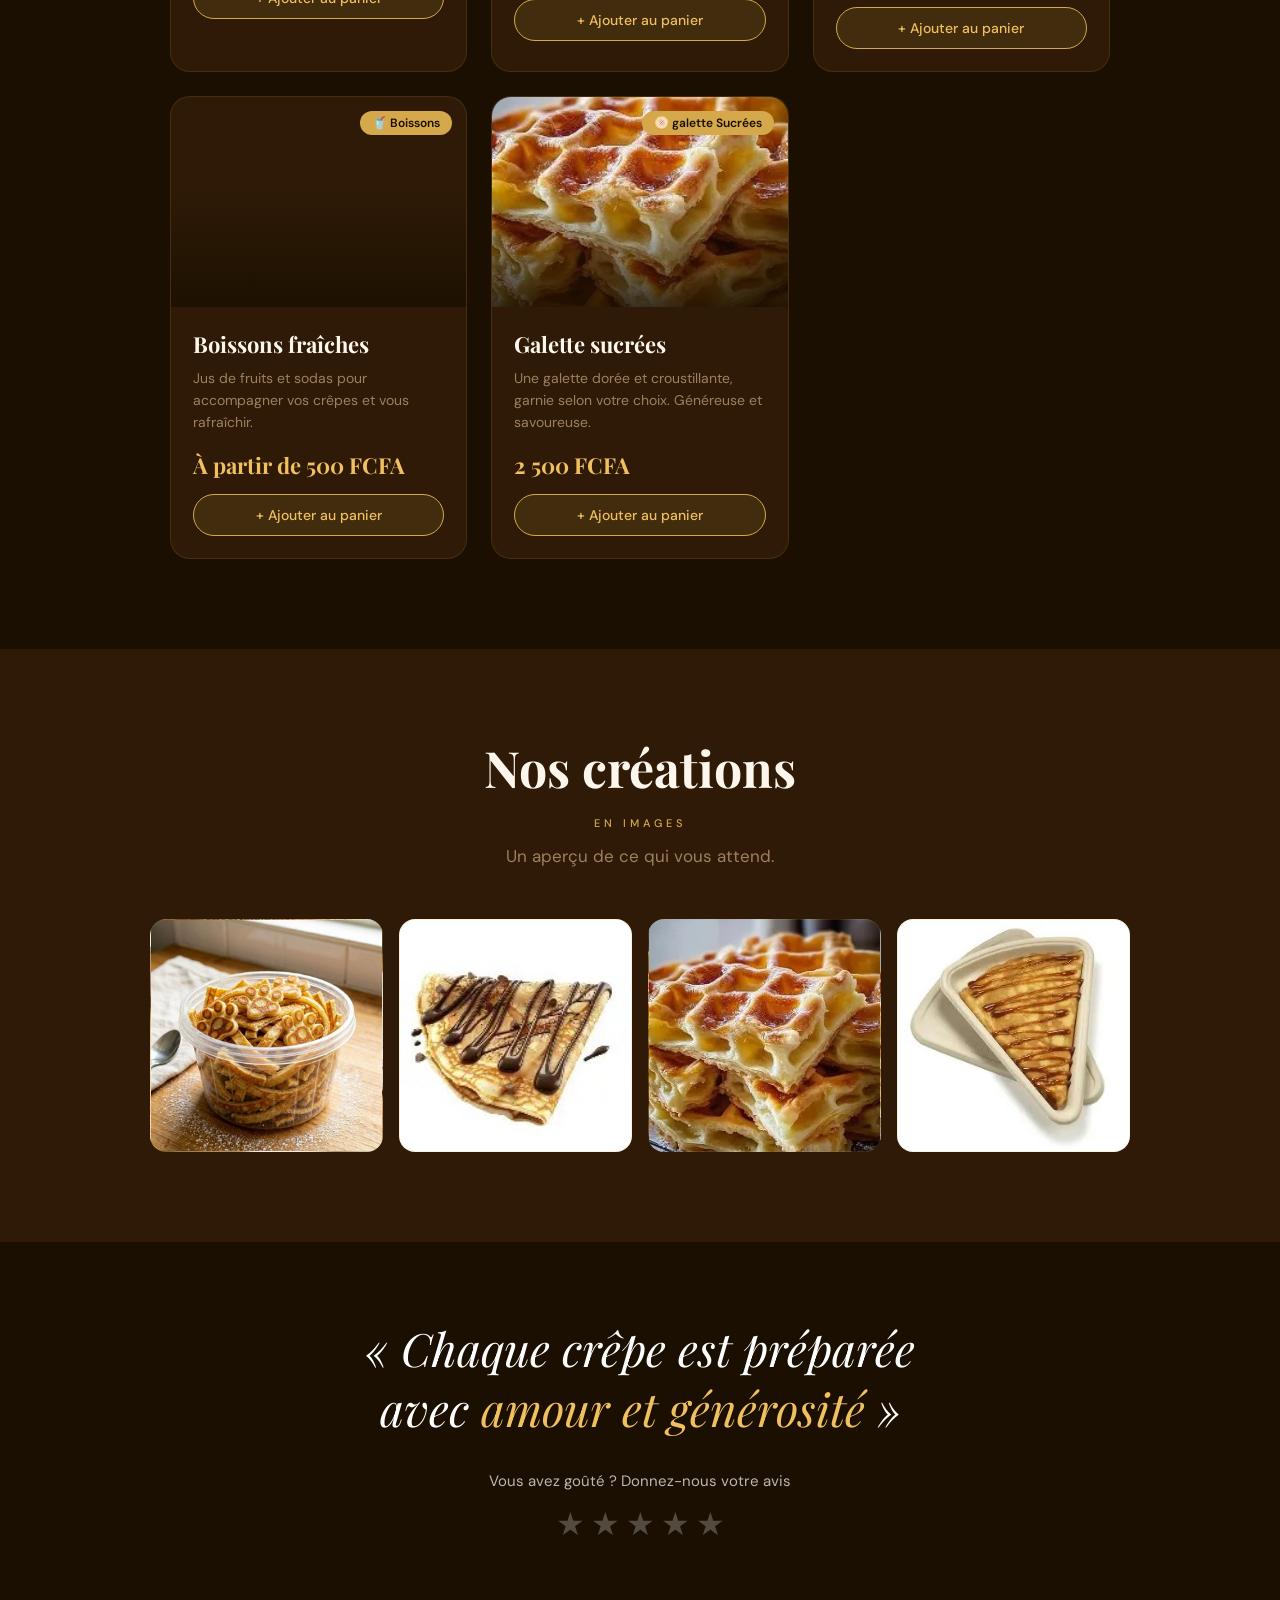
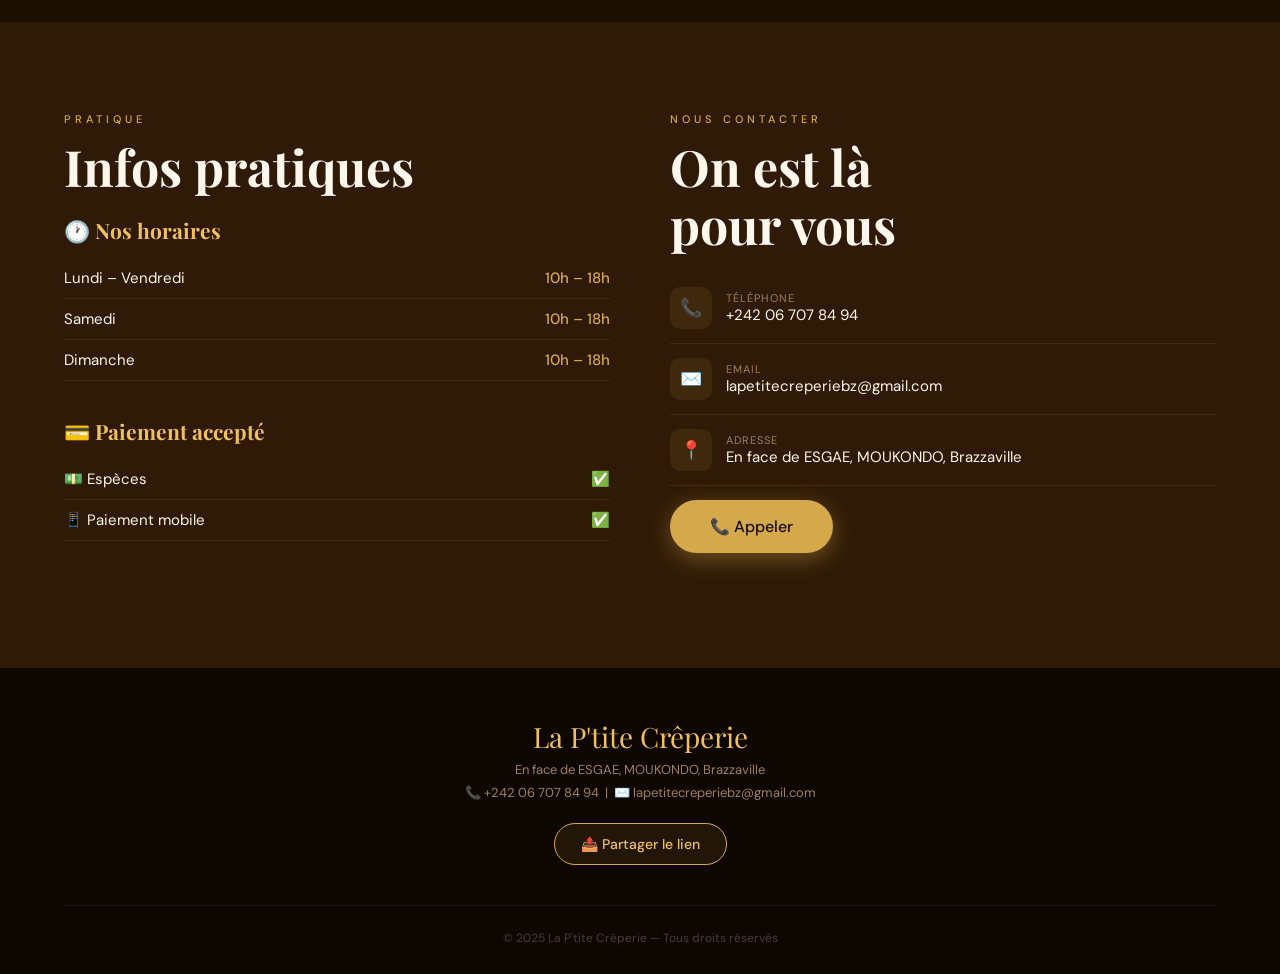
==== commit ab5a2df0: "Update index.html" ====
--- a/index.html
+++ b/index.html
@@ -54,6 +54,7 @@
     </div>
     <p class="hero-sub">Des crêpes et galettes préparées avec passion amour et générosité!.</p>
     <div class="hero-btns">
+      <a href="#menu" class="btn-primary">Voir le menu</a>
       
     </div>
   </div>
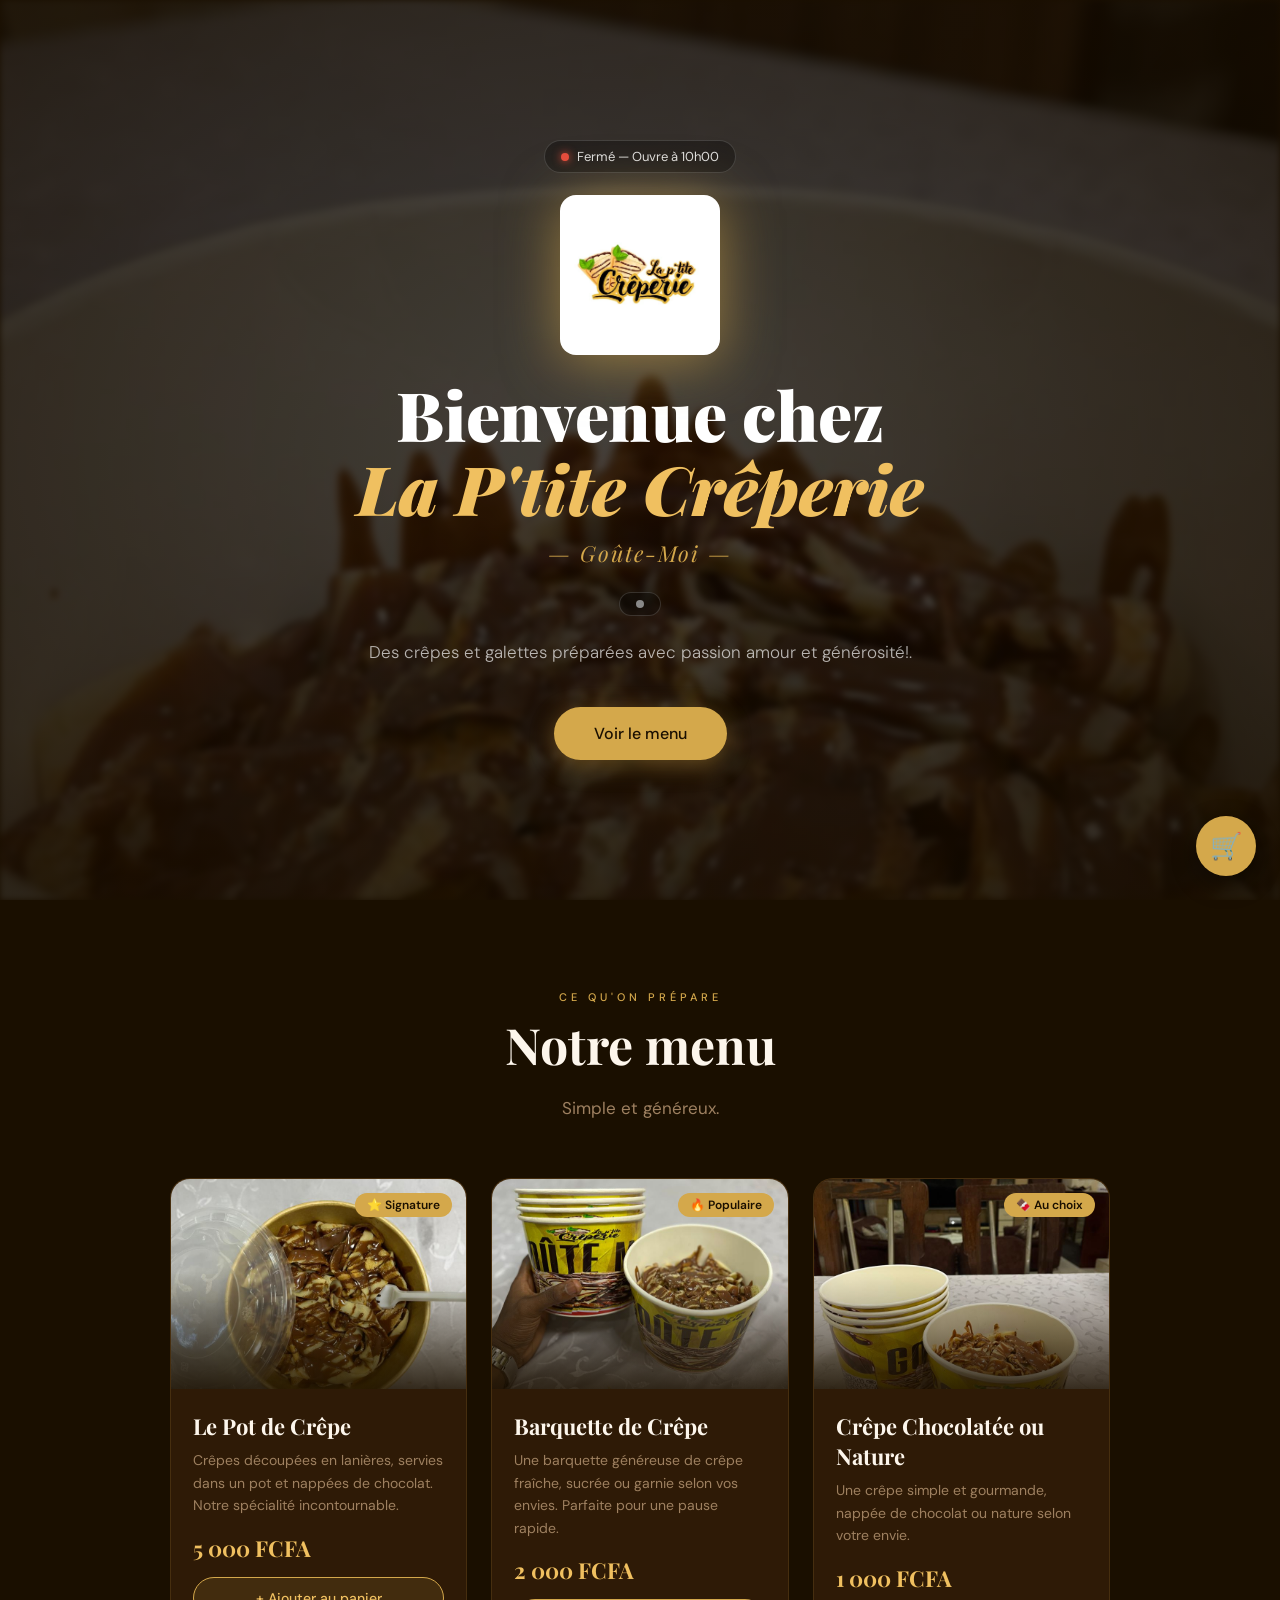
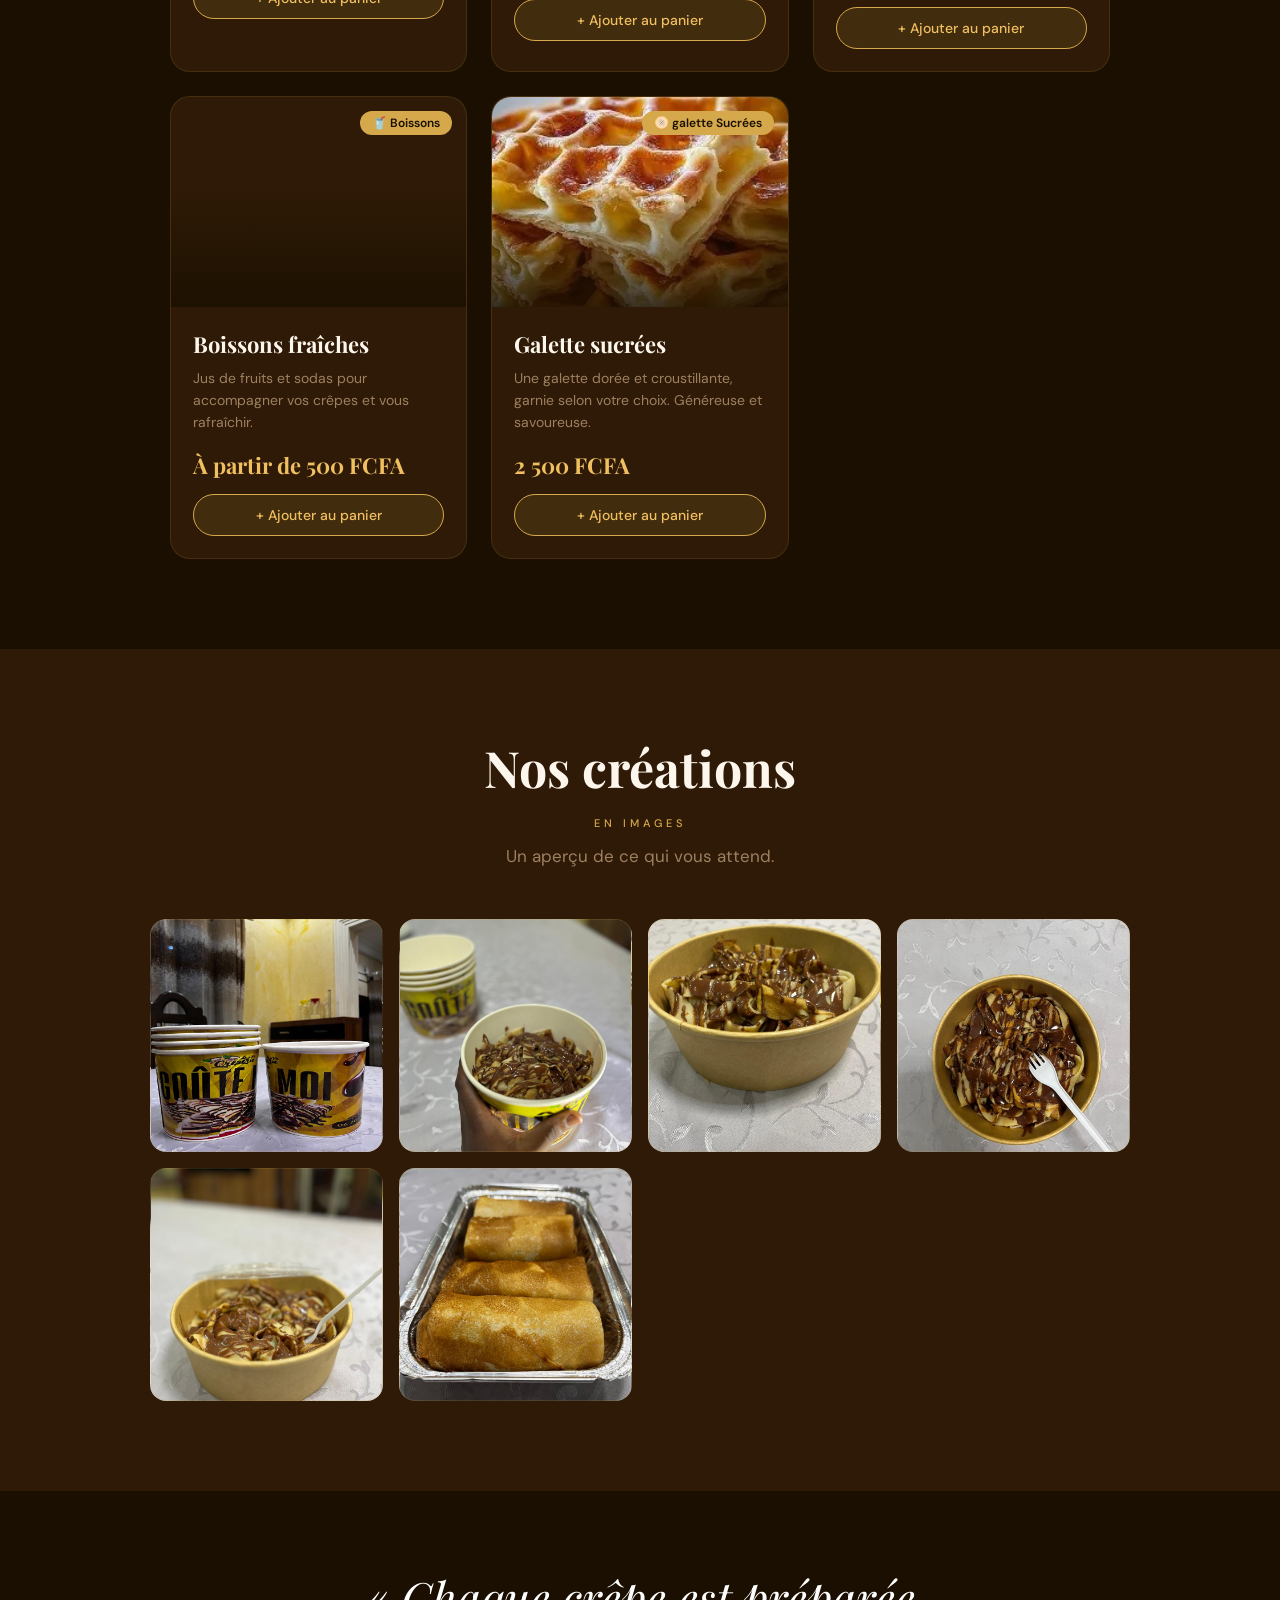
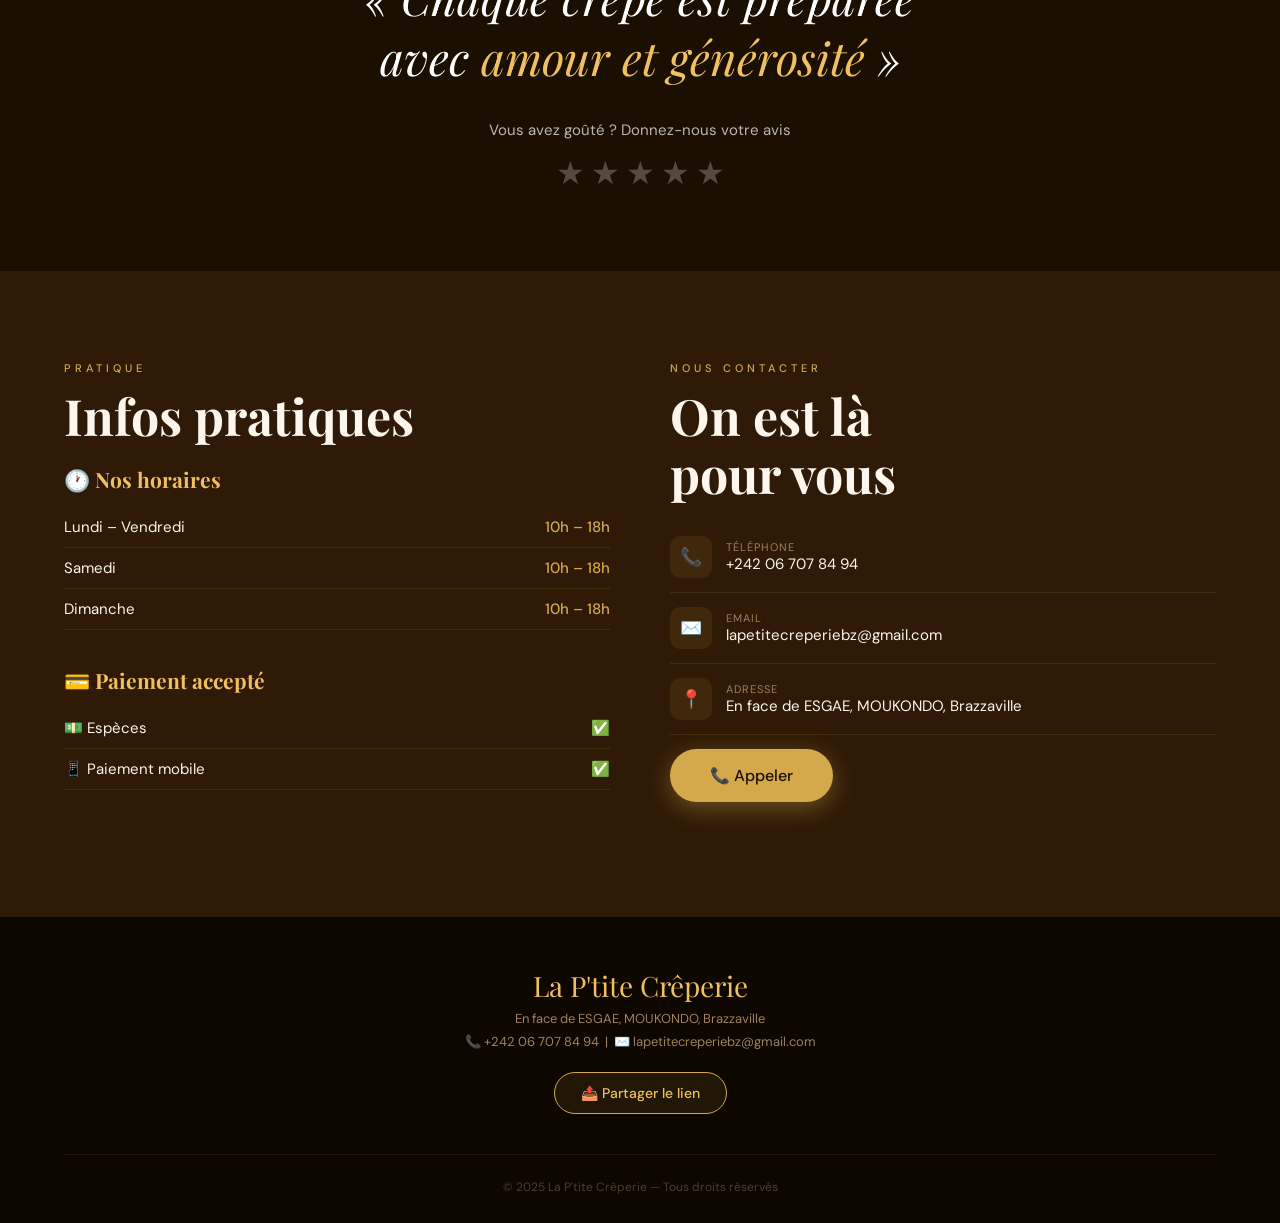
==== commit f89f3549: "Replace images in hero, menu, and gallery sections Updated hero and menu images to new assets. Chang" ====
--- a/index.html
+++ b/index.html
@@ -10,6 +10,13 @@
 <meta property="og:image" content="images/logo.jpg">
 <meta property="og:type" content="website">
 <meta property="og:url" content="https://la-petite-creperie.vercel.app">
+  <link rel="manifest" href="manifest.json">
+<meta name="theme-color" content="#D4A84B">
+<meta name="mobile-web-app-capable" content="yes">
+<meta name="apple-mobile-web-app-capable" content="yes">
+<meta name="apple-mobile-web-app-status-bar-style" content="black-translucent">
+<meta name="apple-mobile-web-app-title" content="P'tite Crêperie">
+<link rel="apple-touch-icon" href="images/icon-192.png">
 <meta property="og:site_name" content="La P'tite Crêperie">
 <meta name="twitter:card" content="summary_large_image">
 <meta name="twitter:title" content="La P'tite Crêperie — Goûte-Moi">
@@ -35,11 +42,11 @@
 
 <!-- HERO -->
 <section class="hero" id="accueil">
-  <div class="hero-slides">
-    <div class="hero-slide slide-1 active"></div>
-    <div class="hero-slide slide-2"></div>
-    <div class="hero-slide slide-3"></div>
-  </div>
+ <div class="hero-slides">
+    <div class="hero-slide slide-1 active" style="background-image:url('images/photo_05.jpeg');"></div>
+    <div class="hero-slide slide-2" style="background-image:url('images/photo_07.jpeg');"></div>
+    <div class="hero-slide slide-3" style="background-image:url('images/photo_16.jpeg');"></div>
+</div>
   <div class="hero-overlay"></div>
   <div class="hero-content">
     <span class="status-badge" id="status-badge">
@@ -70,7 +77,7 @@
   <div class="menu-grid">
 
     <div class="menu-card fade-up">
-      <div class="menu-card-img" style="background-image:url('images/pot-de-crepe.jpg');">
+      <div class="menu-card-img" style="background-image:url('images/menu_pot-crepe.jpeg');">
         <span class="menu-badge">⭐ Signature</span>
       </div>
       <div class="menu-card-body">
@@ -82,7 +89,7 @@
     </div>
 
     <div class="menu-card fade-up">
-      <div class="menu-card-img" style="background-image:url('images/barquette.jpg');">
+      <div class="menu-card-img" style="background-image:url('images/menu_barquette.jpeg');">
         <span class="menu-badge">🔥 Populaire</span>
       </div>
       <div class="menu-card-body">
@@ -94,7 +101,7 @@
     </div>
 
     <div class="menu-card fade-up">
-      <div class="menu-card-img" style="background-image:url('images/galette.jpg');">
+      <div class="menu-card-img" style="background-image:url('images/menu_crepe-chocolatee.jpeg');">
         <span class="menu-badge">🍫 Au choix</span>
       </div>
       <div class="menu-card-body">
@@ -139,12 +146,14 @@
     <p class="section-eyebrow">En images</p>
     <p class="section-sub">Un aperçu de ce qui vous attend.</p>
   </div>
-  <div class="gallery-grid">
-    <div class="gallery-item fade-up" style="background-image:url('images/pot-de-crepe.jpg');"></div>
-    <div class="gallery-item fade-up" style="background-image:url('images/galette.jpg');"></div>
-    <div class="gallery-item fade-up" style="background-image:url('images/crepe-nature.jpg');"></div>
-    <div class="gallery-item fade-up" style="background-image:url('images/barquette.jpg');"></div>
-  </div>
+ <div class="gallery-grid">
+    <div class="gallery-item fade-up" style="background-image:url('images/photo_01.jpeg');"></div>
+    <div class="gallery-item fade-up" style="background-image:url('images/photo_08.jpeg');"></div>
+    <div class="gallery-item fade-up" style="background-image:url('images/photo_13.jpeg');"></div>
+    <div class="gallery-item fade-up" style="background-image:url('images/photo_17.jpeg');"></div>
+    <div class="gallery-item fade-up" style="background-image:url('images/photo_22.jpeg');"></div>
+    <div class="gallery-item fade-up" style="background-image:url('images/photo_28.jpeg');"></div>
+</div>
 </section>
 
 <!-- STRIP -->
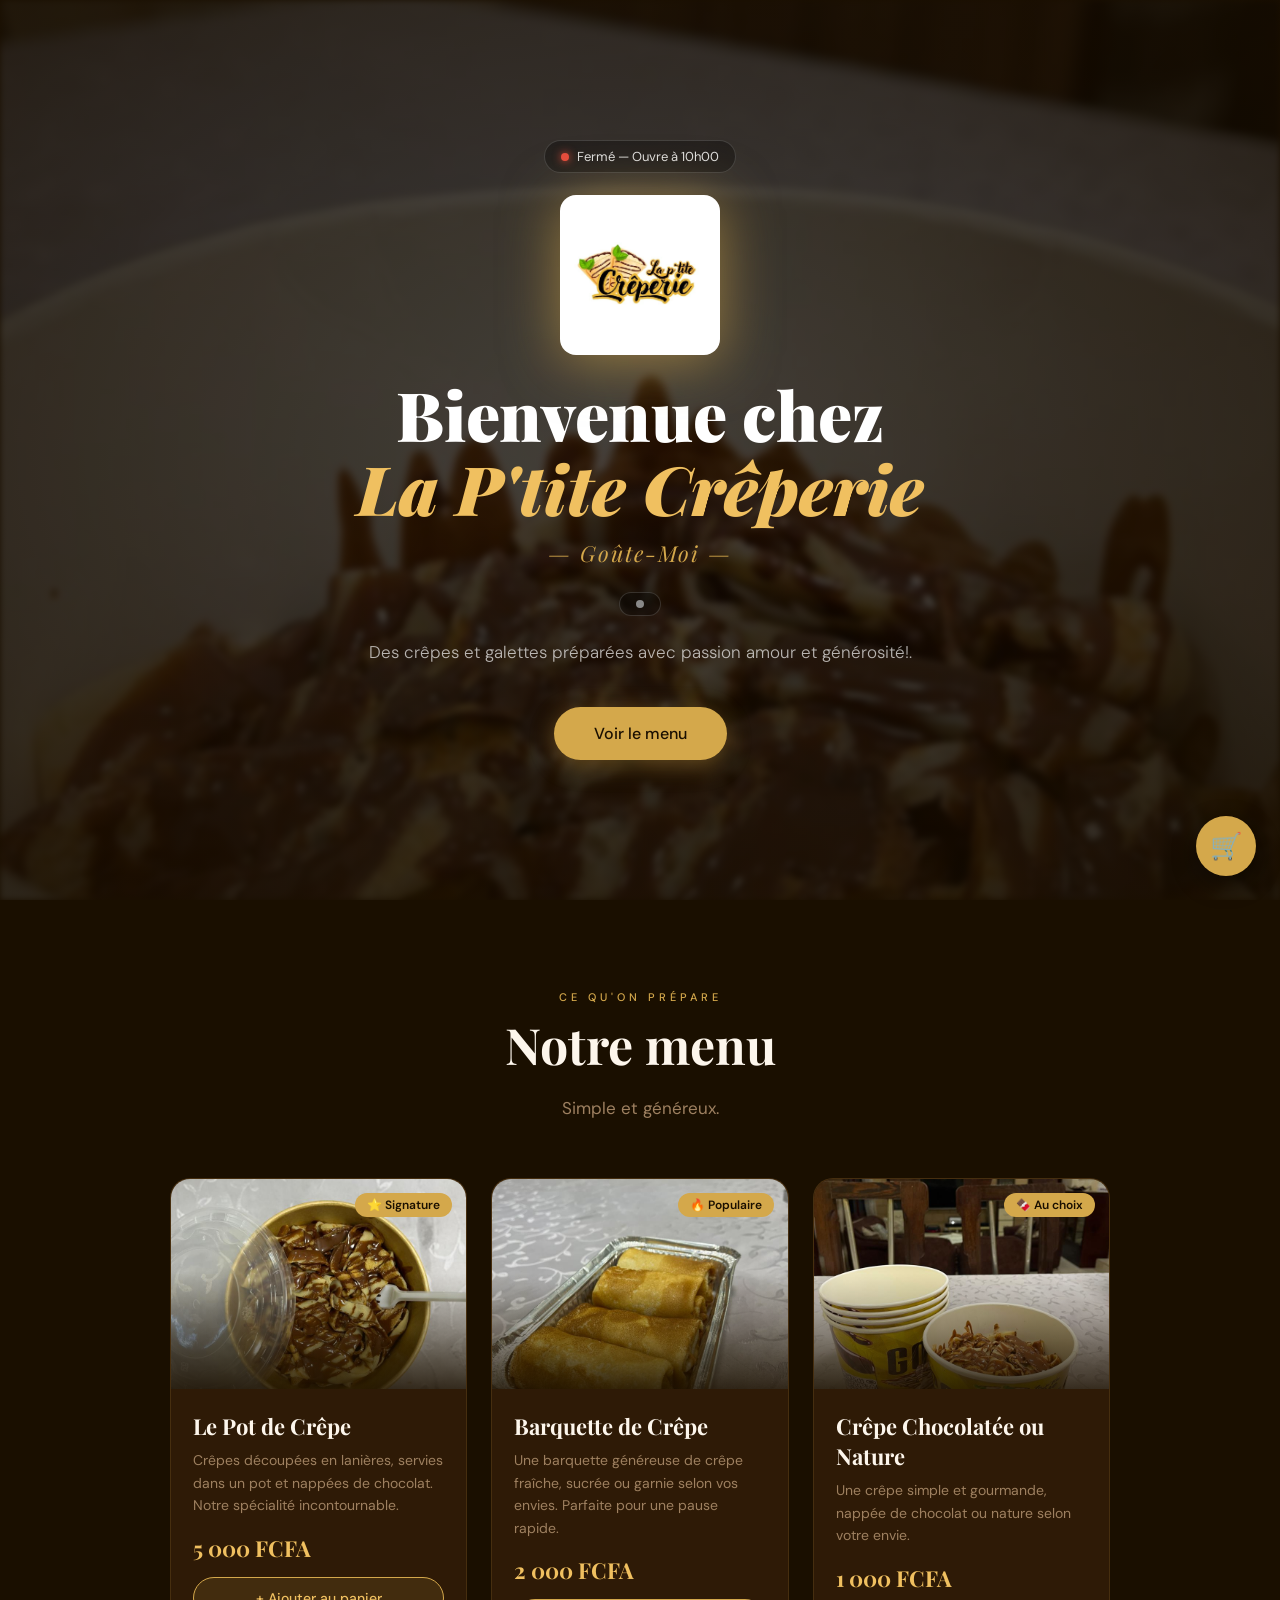
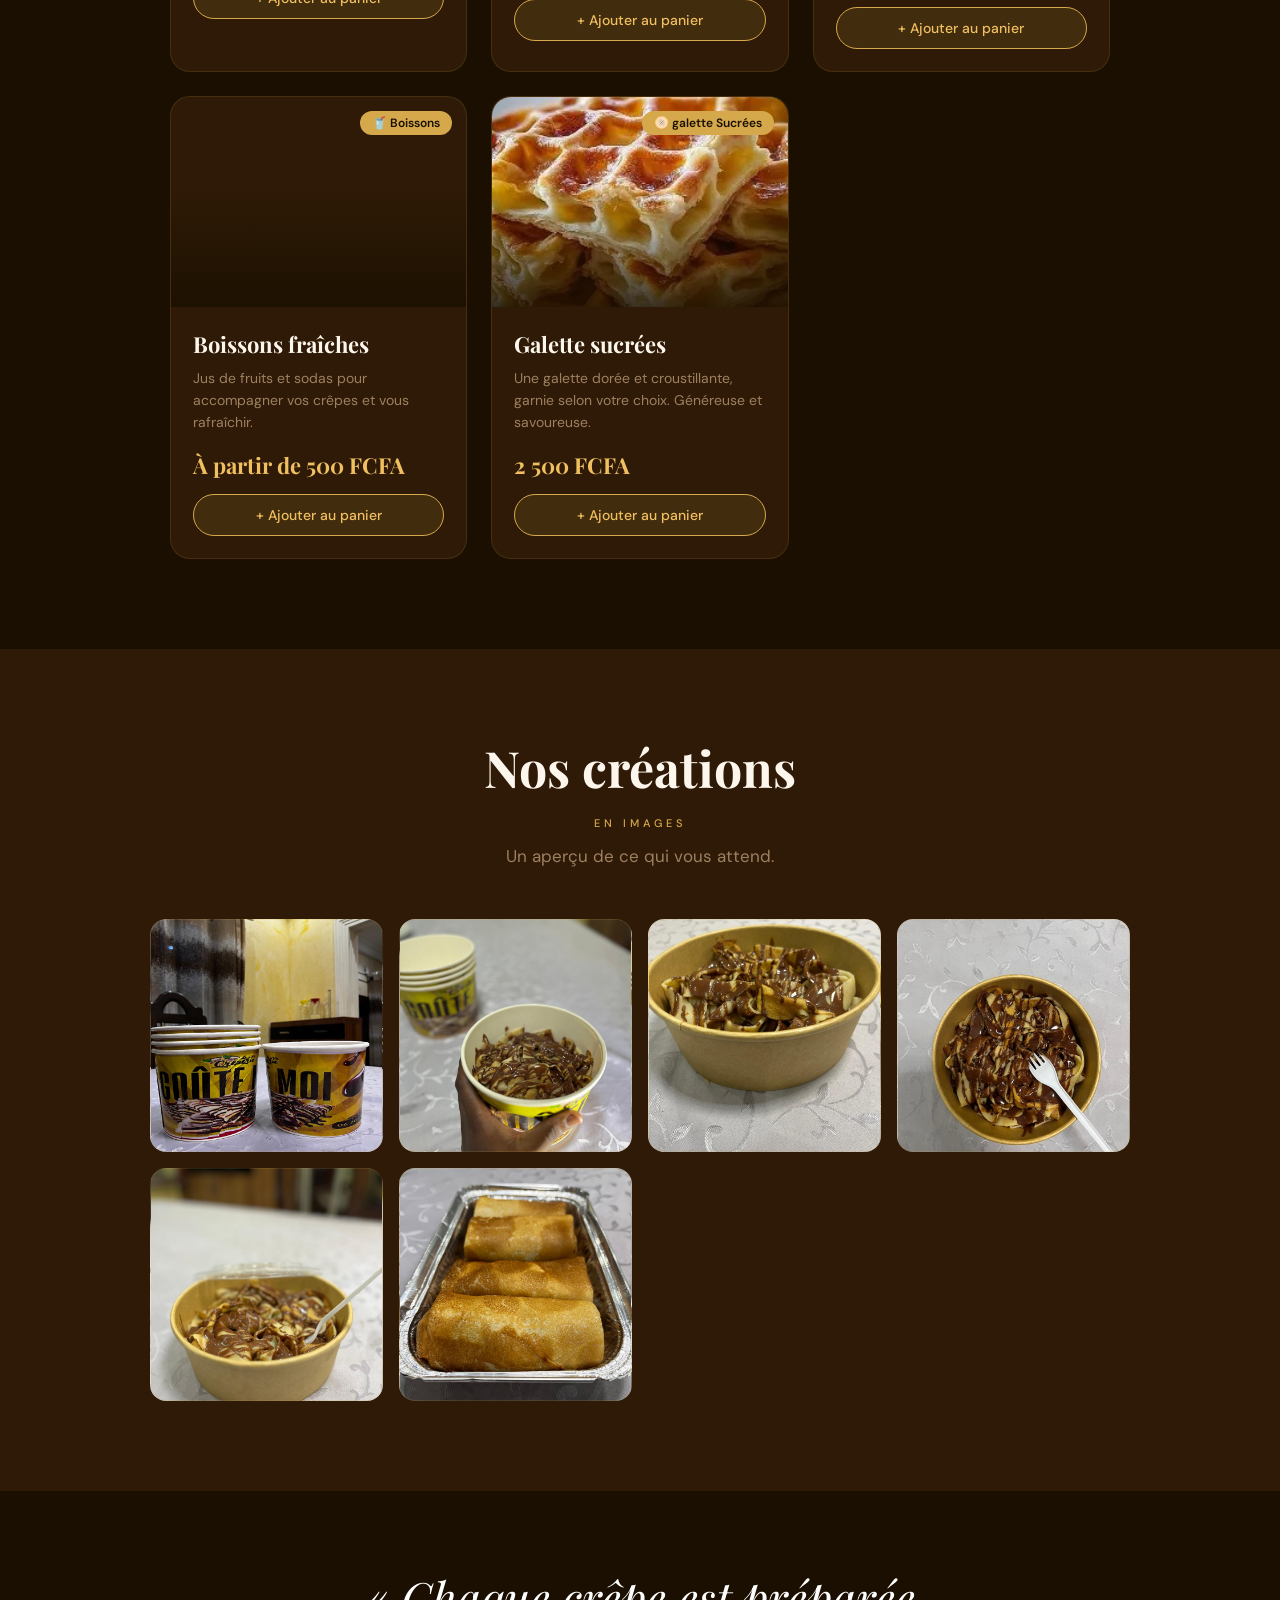
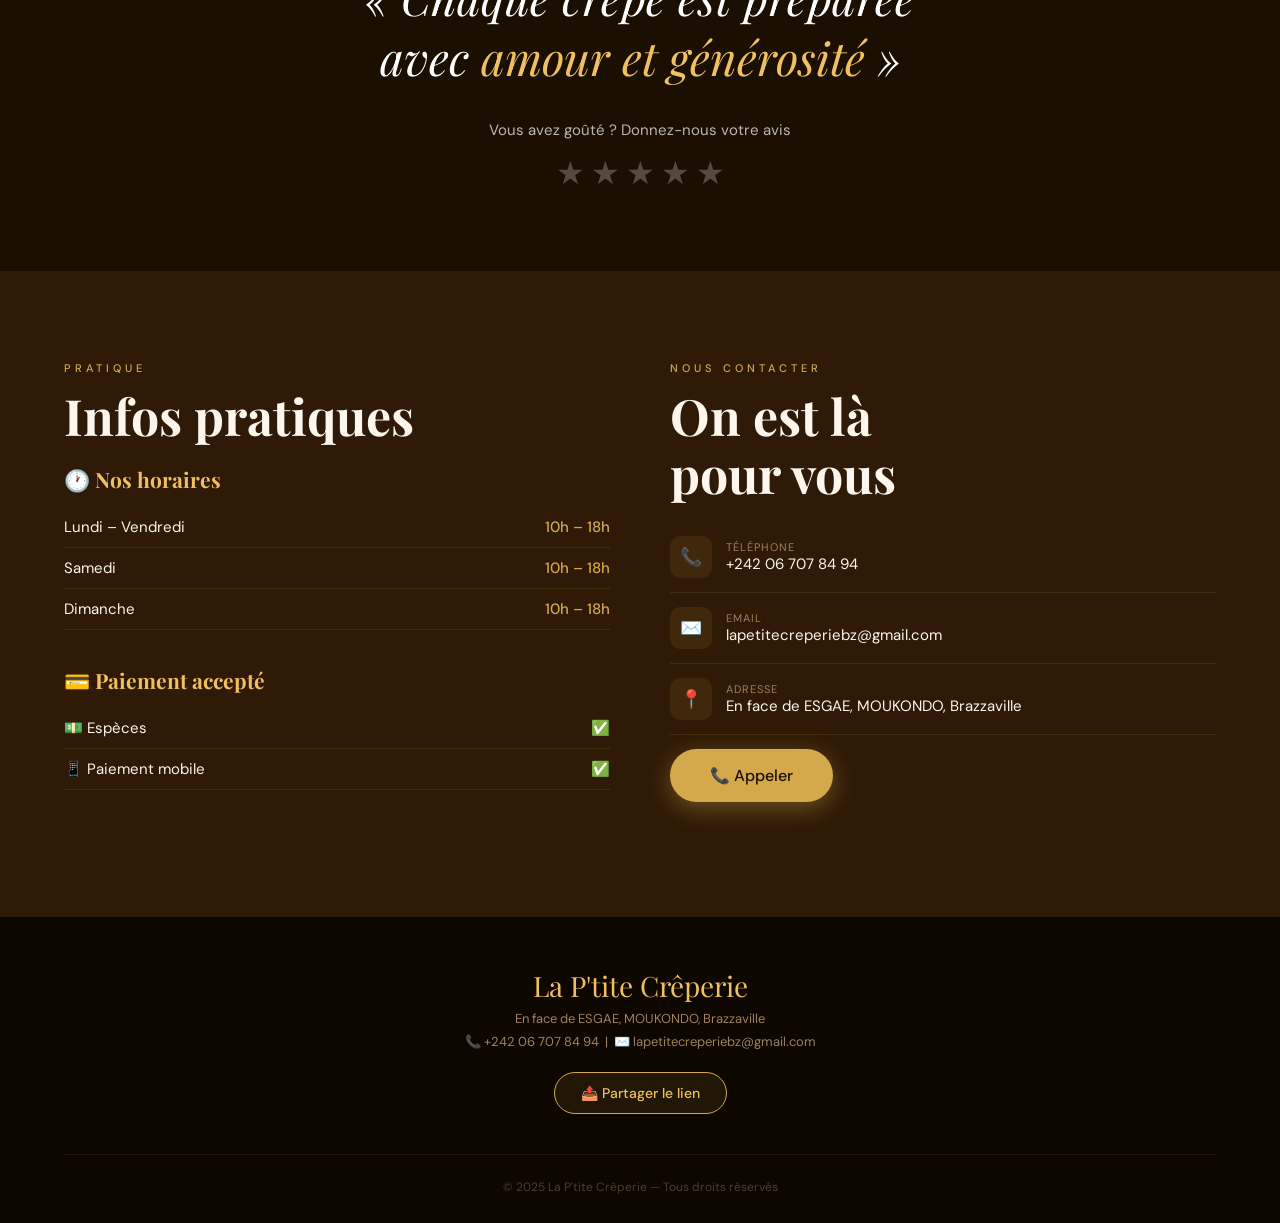
==== commit 0016c1c2: "Update menu card image in index.html" ====
--- a/index.html
+++ b/index.html
@@ -89,7 +89,7 @@
     </div>
 
     <div class="menu-card fade-up">
-      <div class="menu-card-img" style="background-image:url('images/menu_barquette.jpeg');">
+      <div class="menu-card-img" style="background-image:url('images/WhatsApp Image 2026-06-25 at 19.42.44 (1).jpeg');">
         <span class="menu-badge">🔥 Populaire</span>
       </div>
       <div class="menu-card-body">
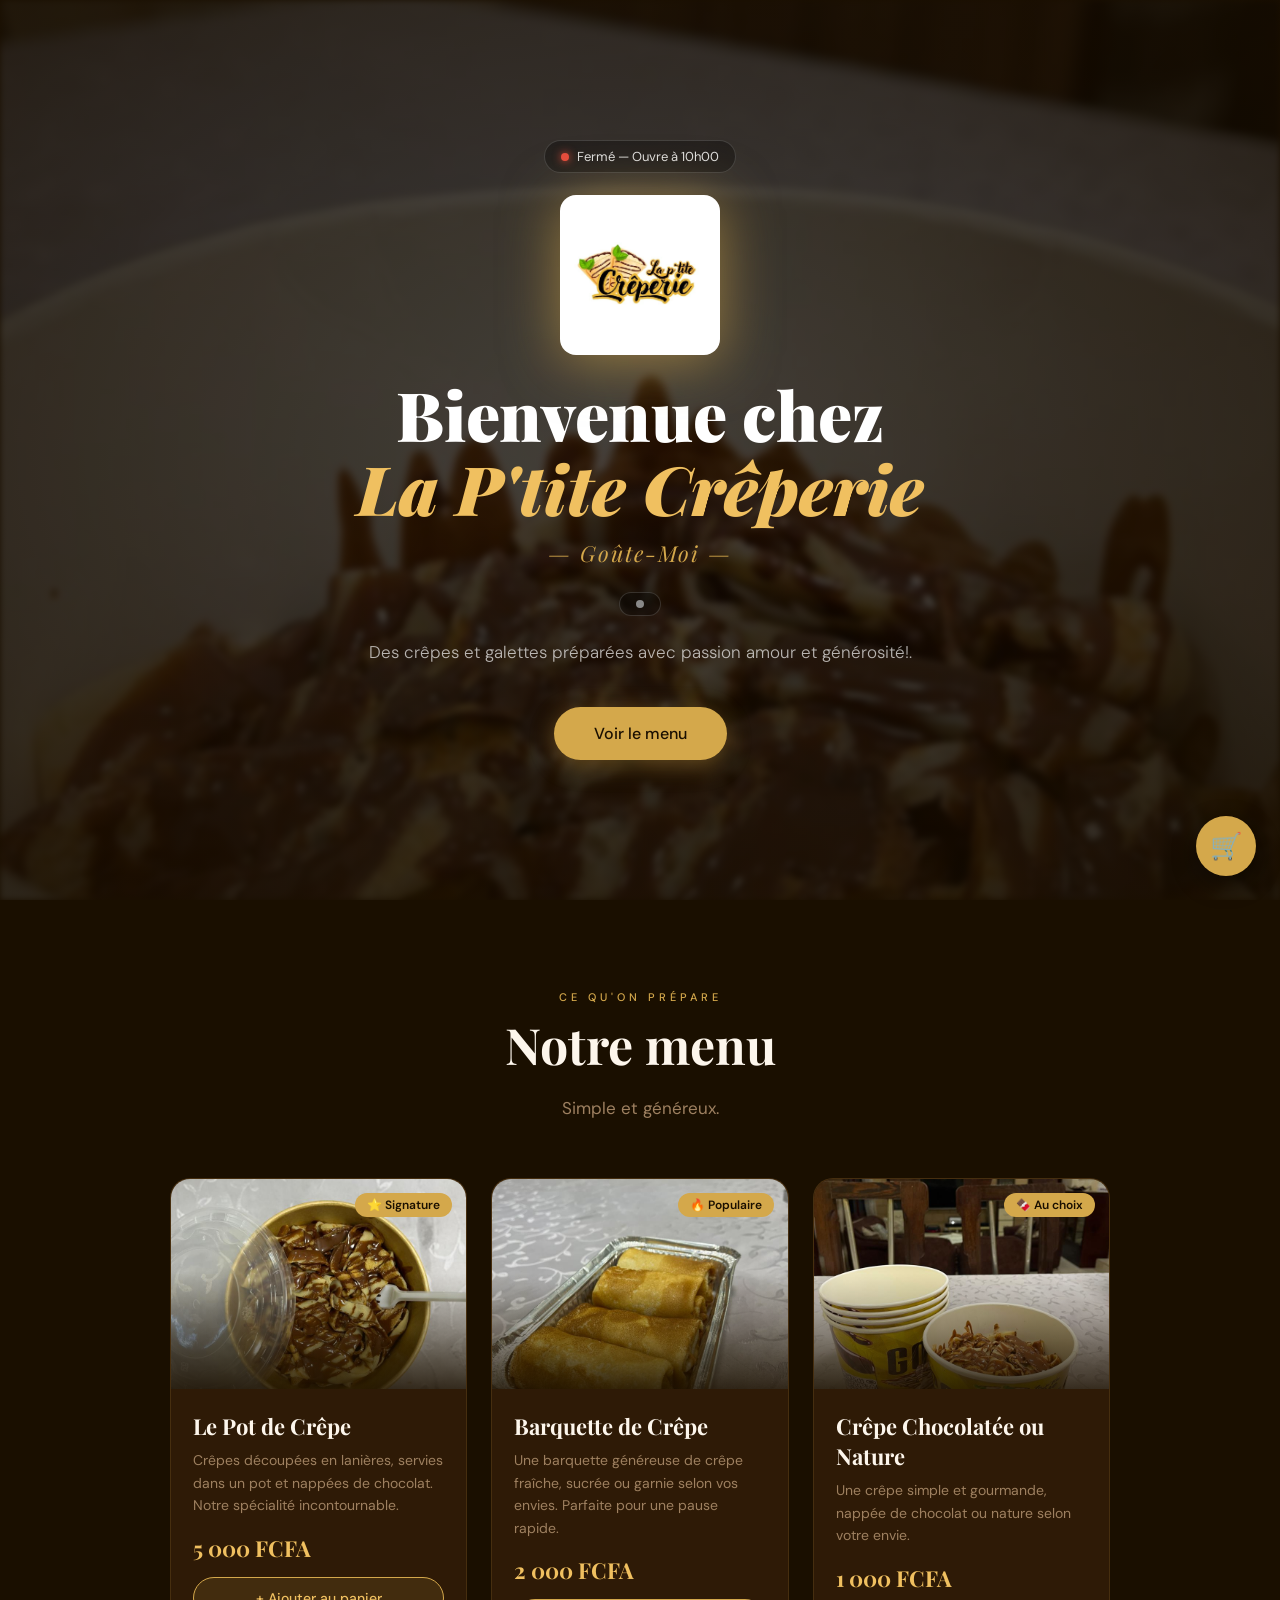
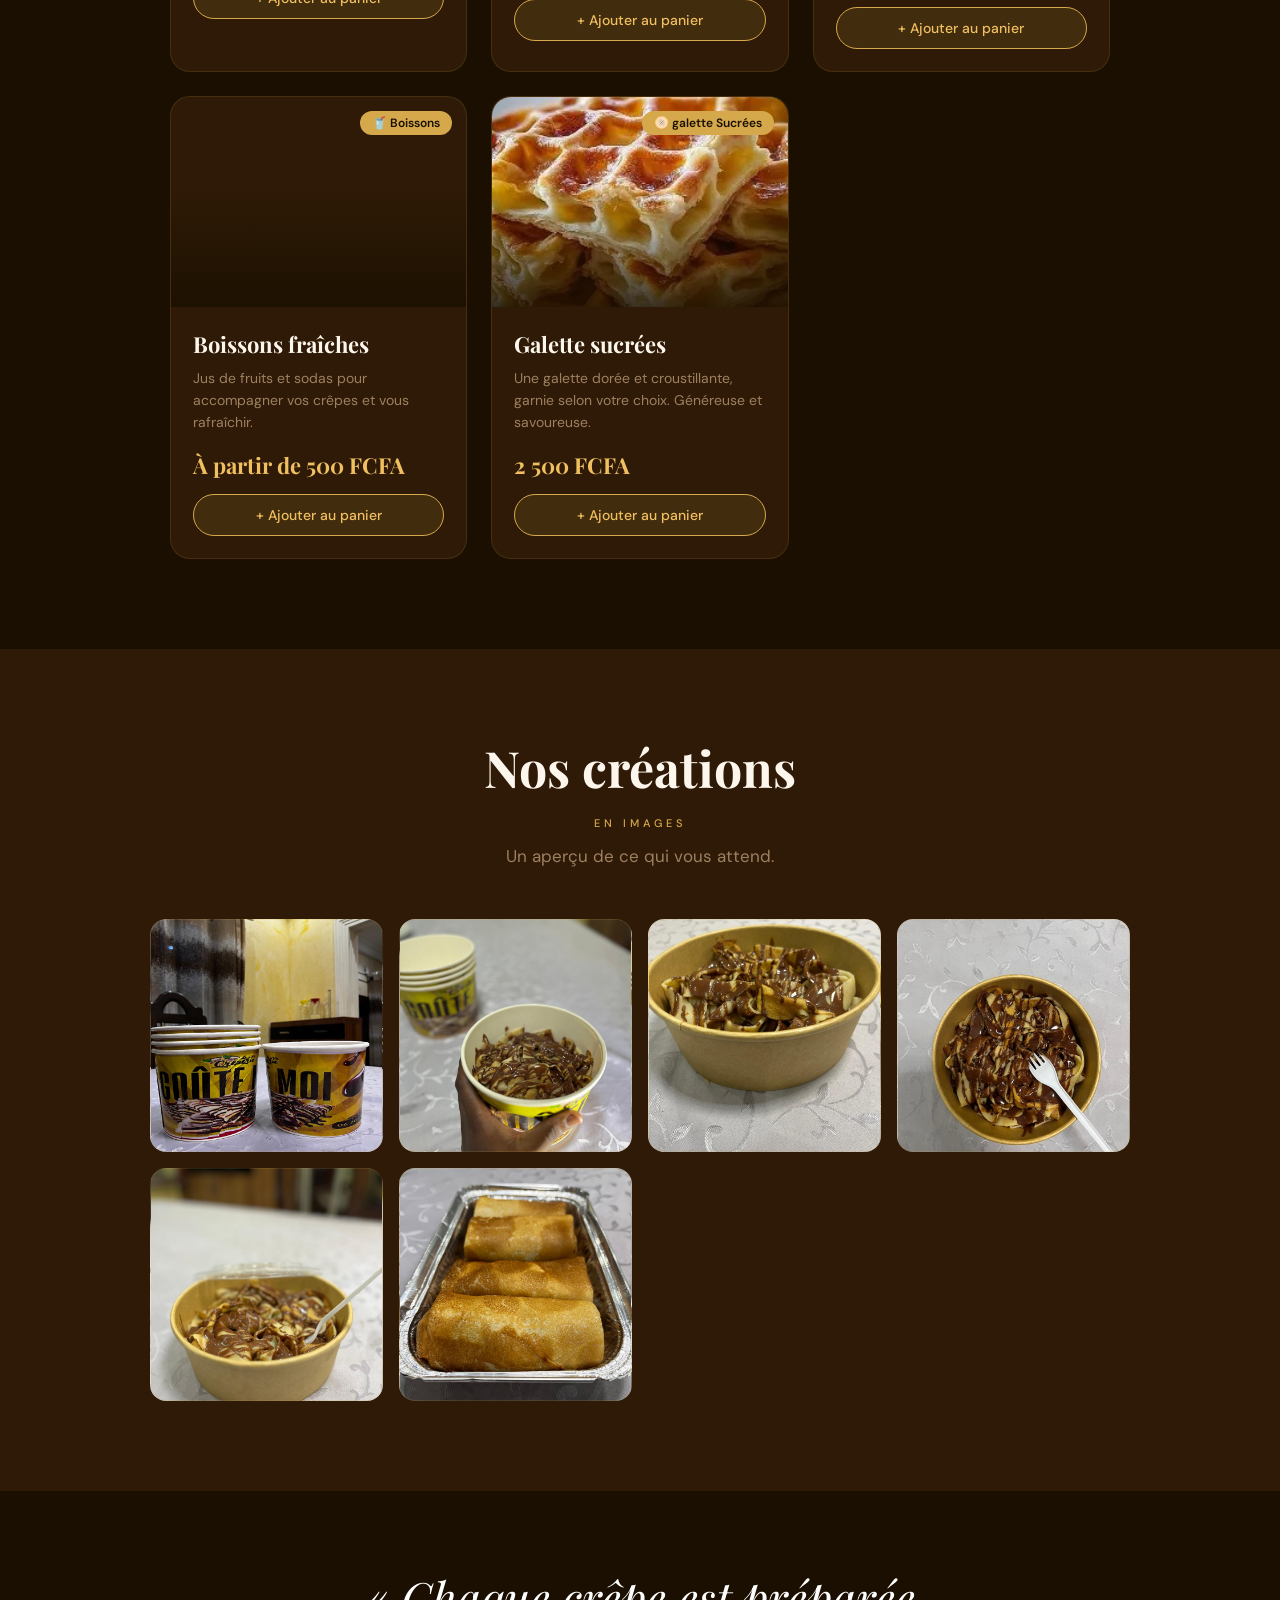
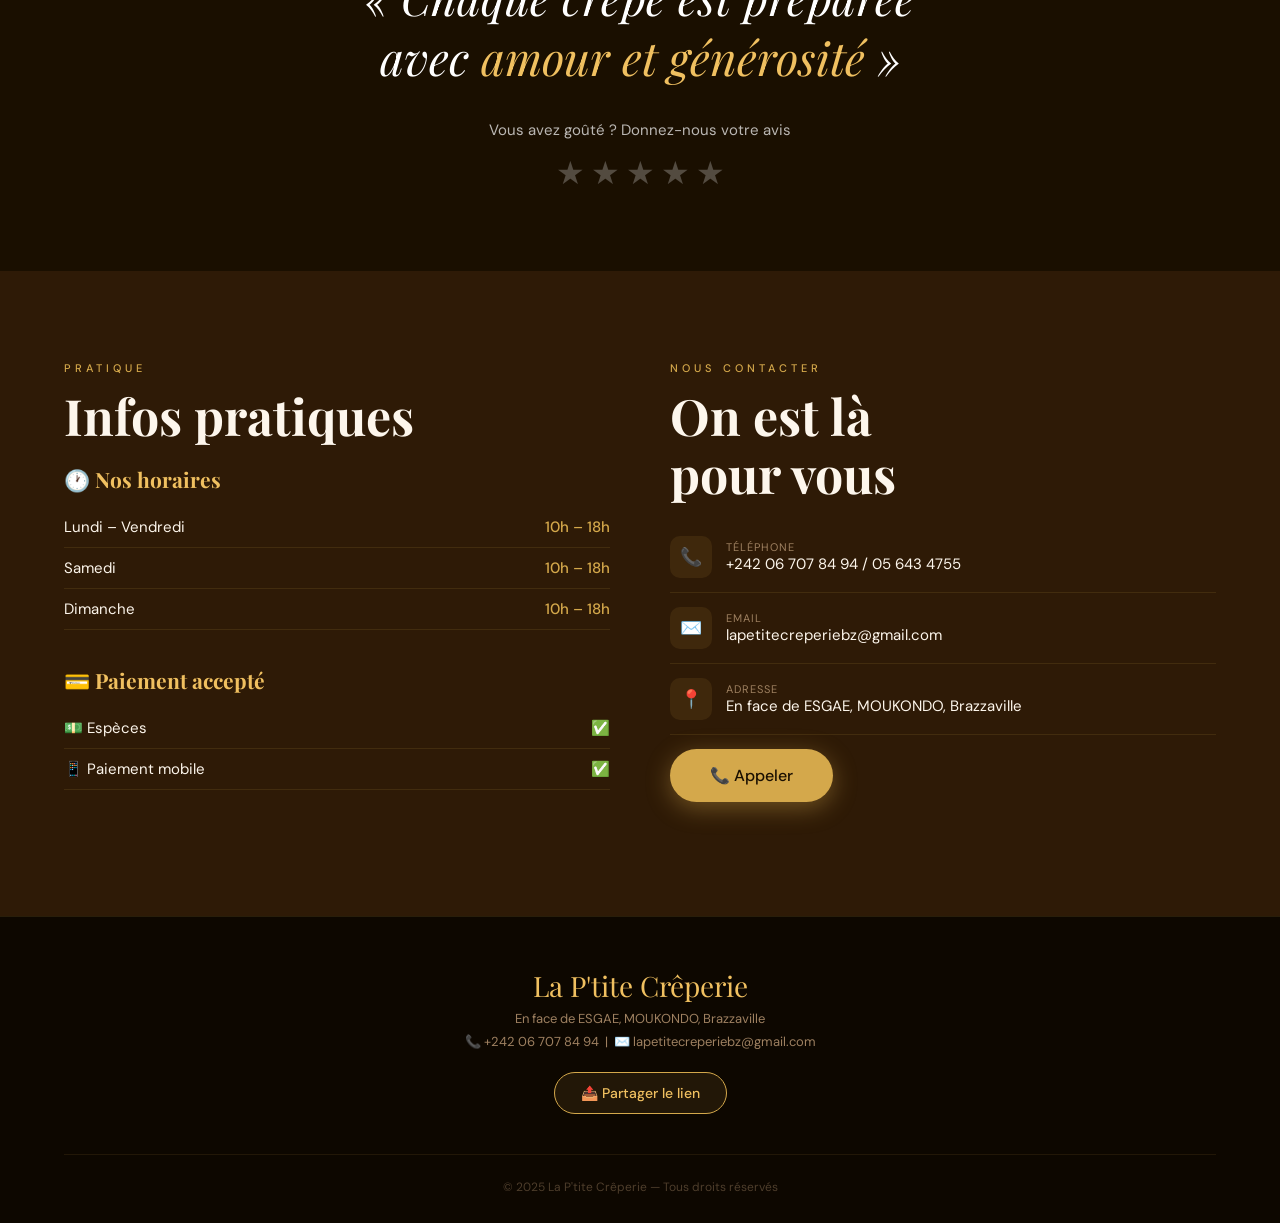
==== commit 7090cfa4: "Update phone number in contact section" ====
--- a/index.html
+++ b/index.html
@@ -195,7 +195,7 @@
       <div class="contact-icon">📞</div>
       <div>
         <div class="contact-label">Téléphone</div>
-        <div class="contact-val">+242 06 707 84 94</div>
+        <div class="contact-val">+242 06 707 84 94 / 05 643 4755 </div>
       </div>
     </div>
     <div class="contact-item">
